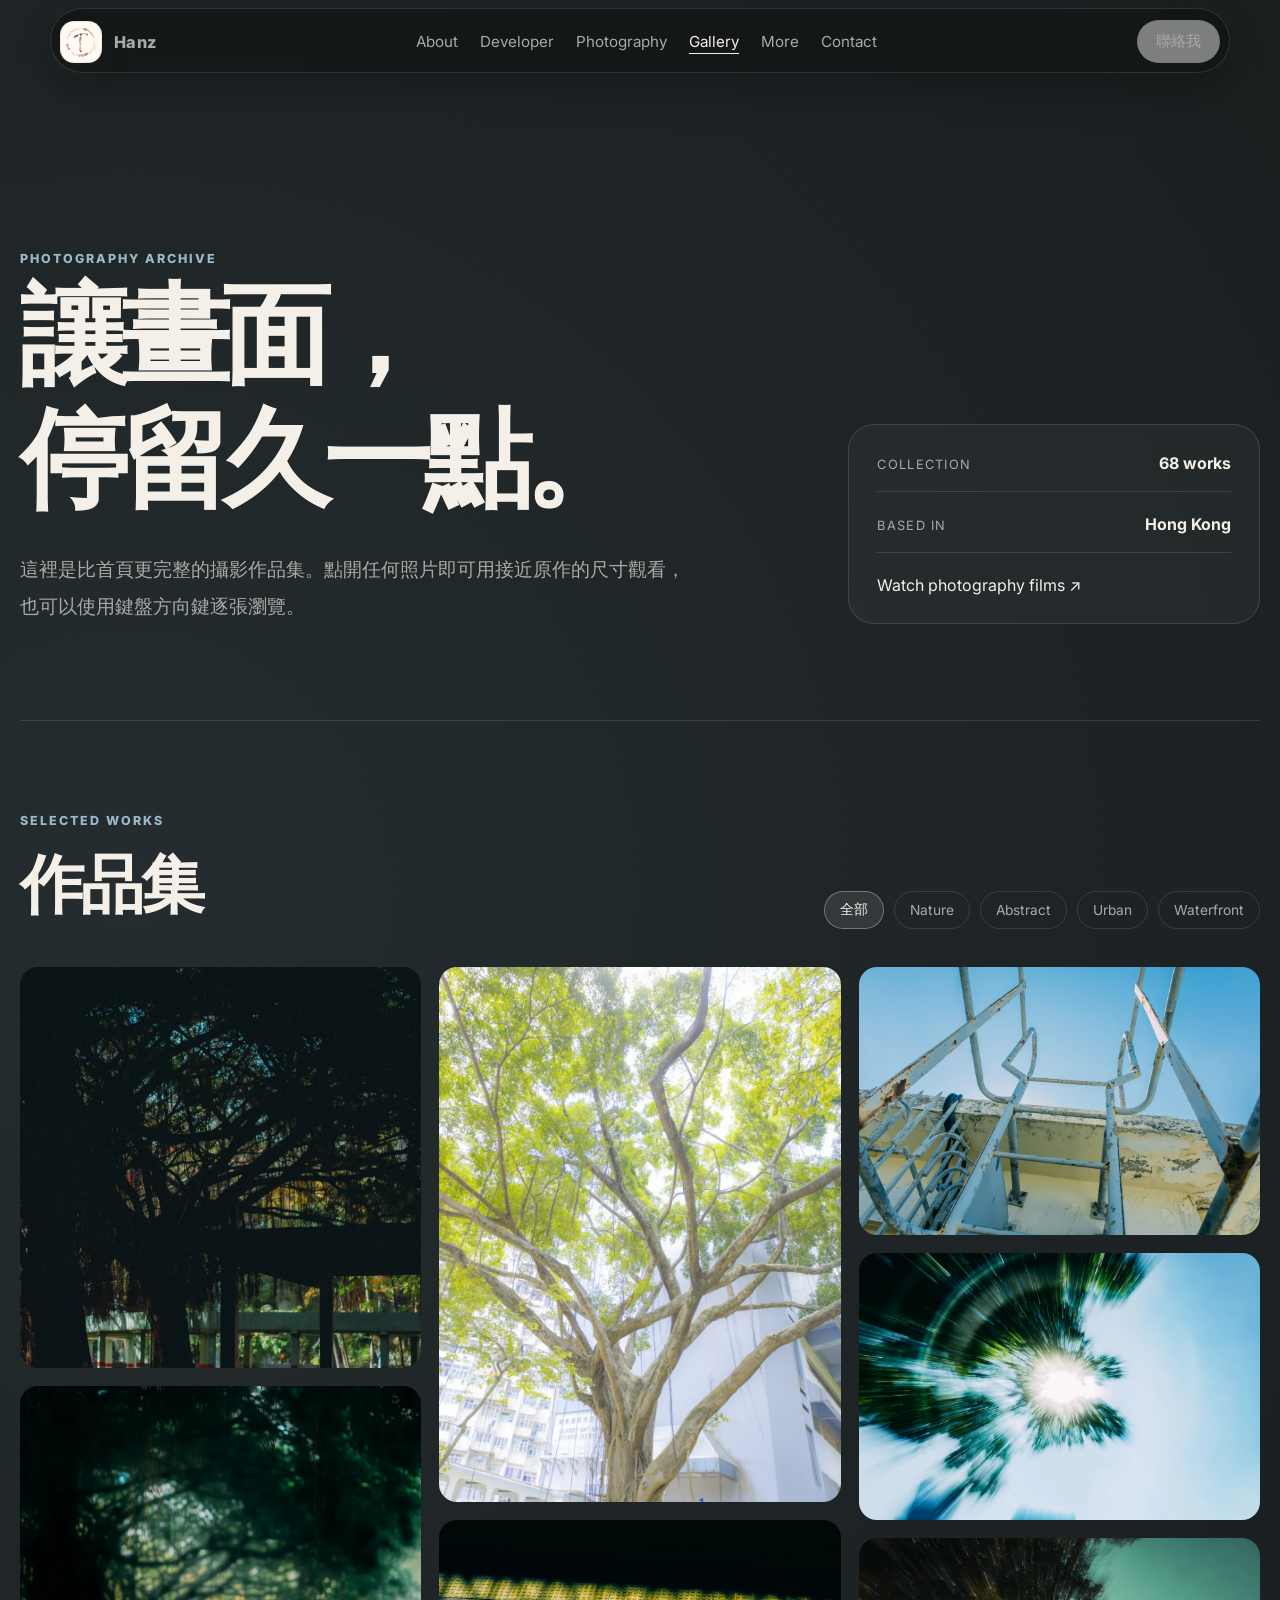
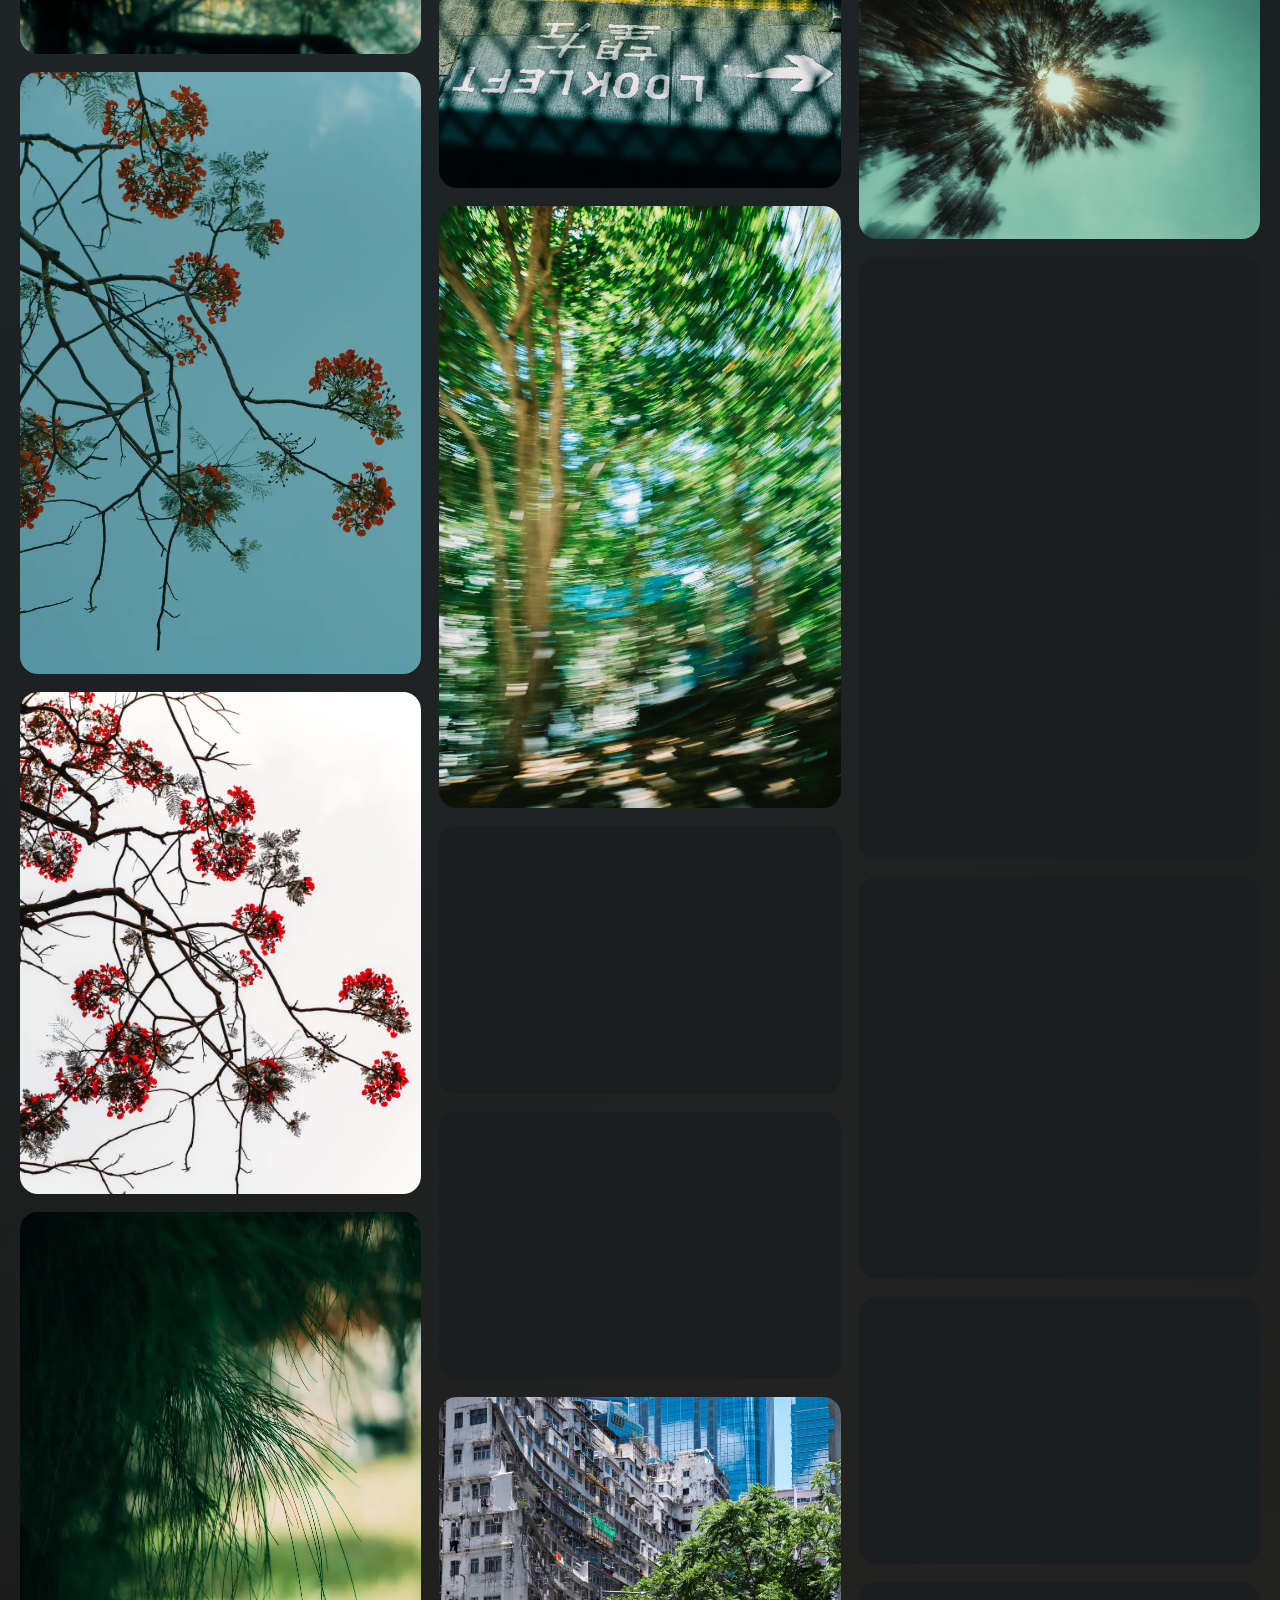
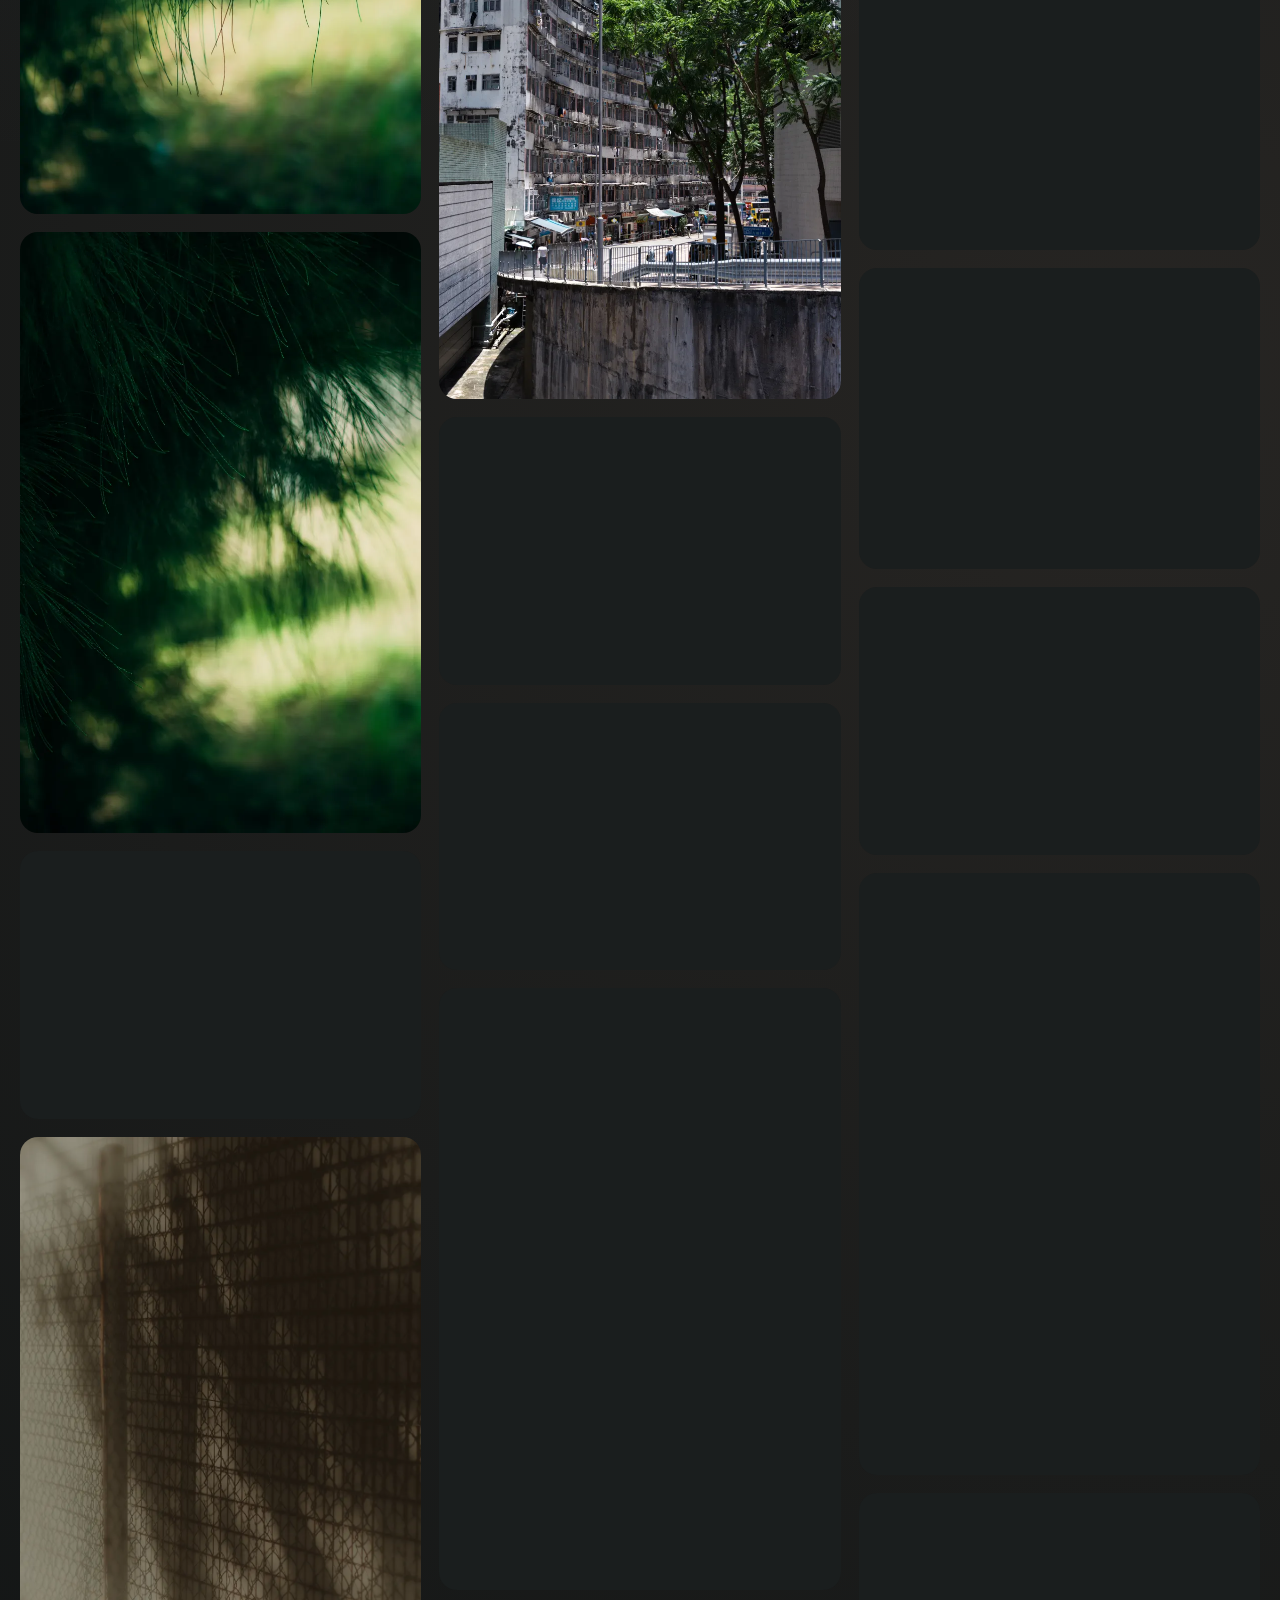
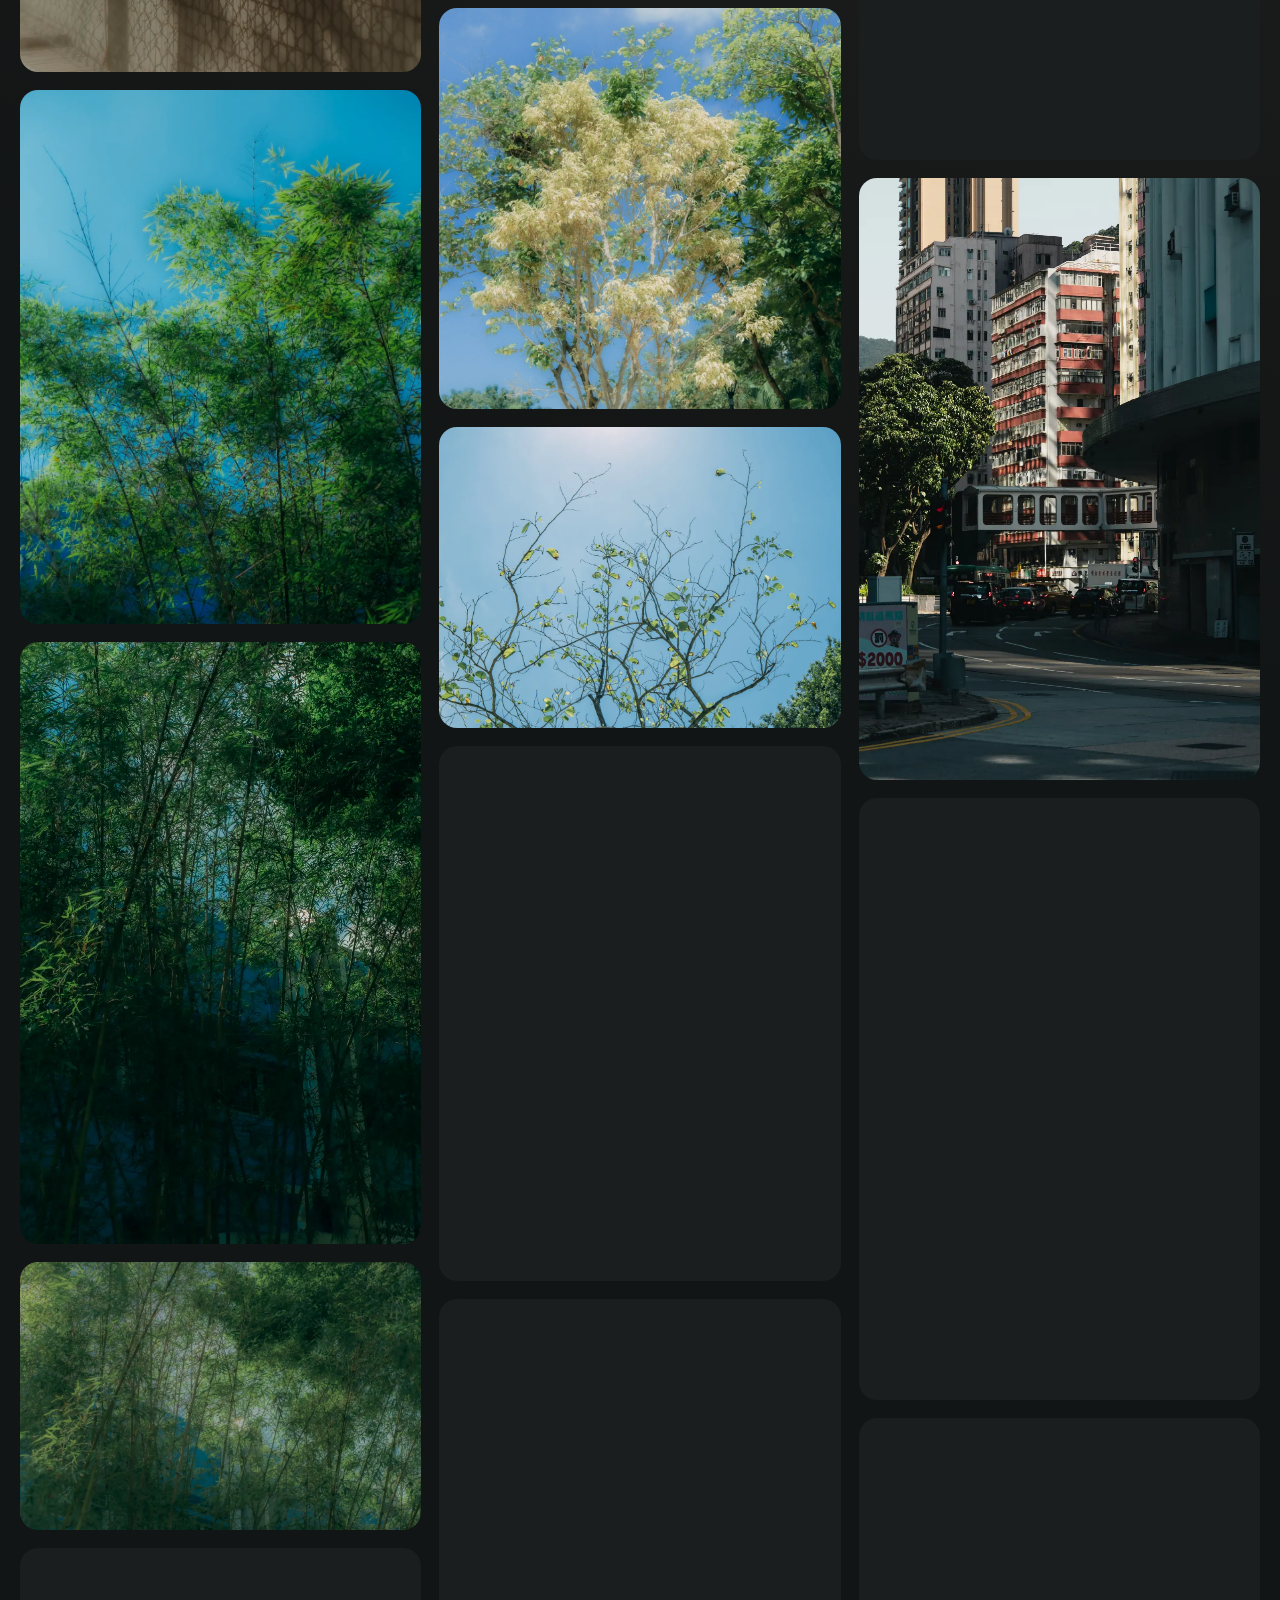
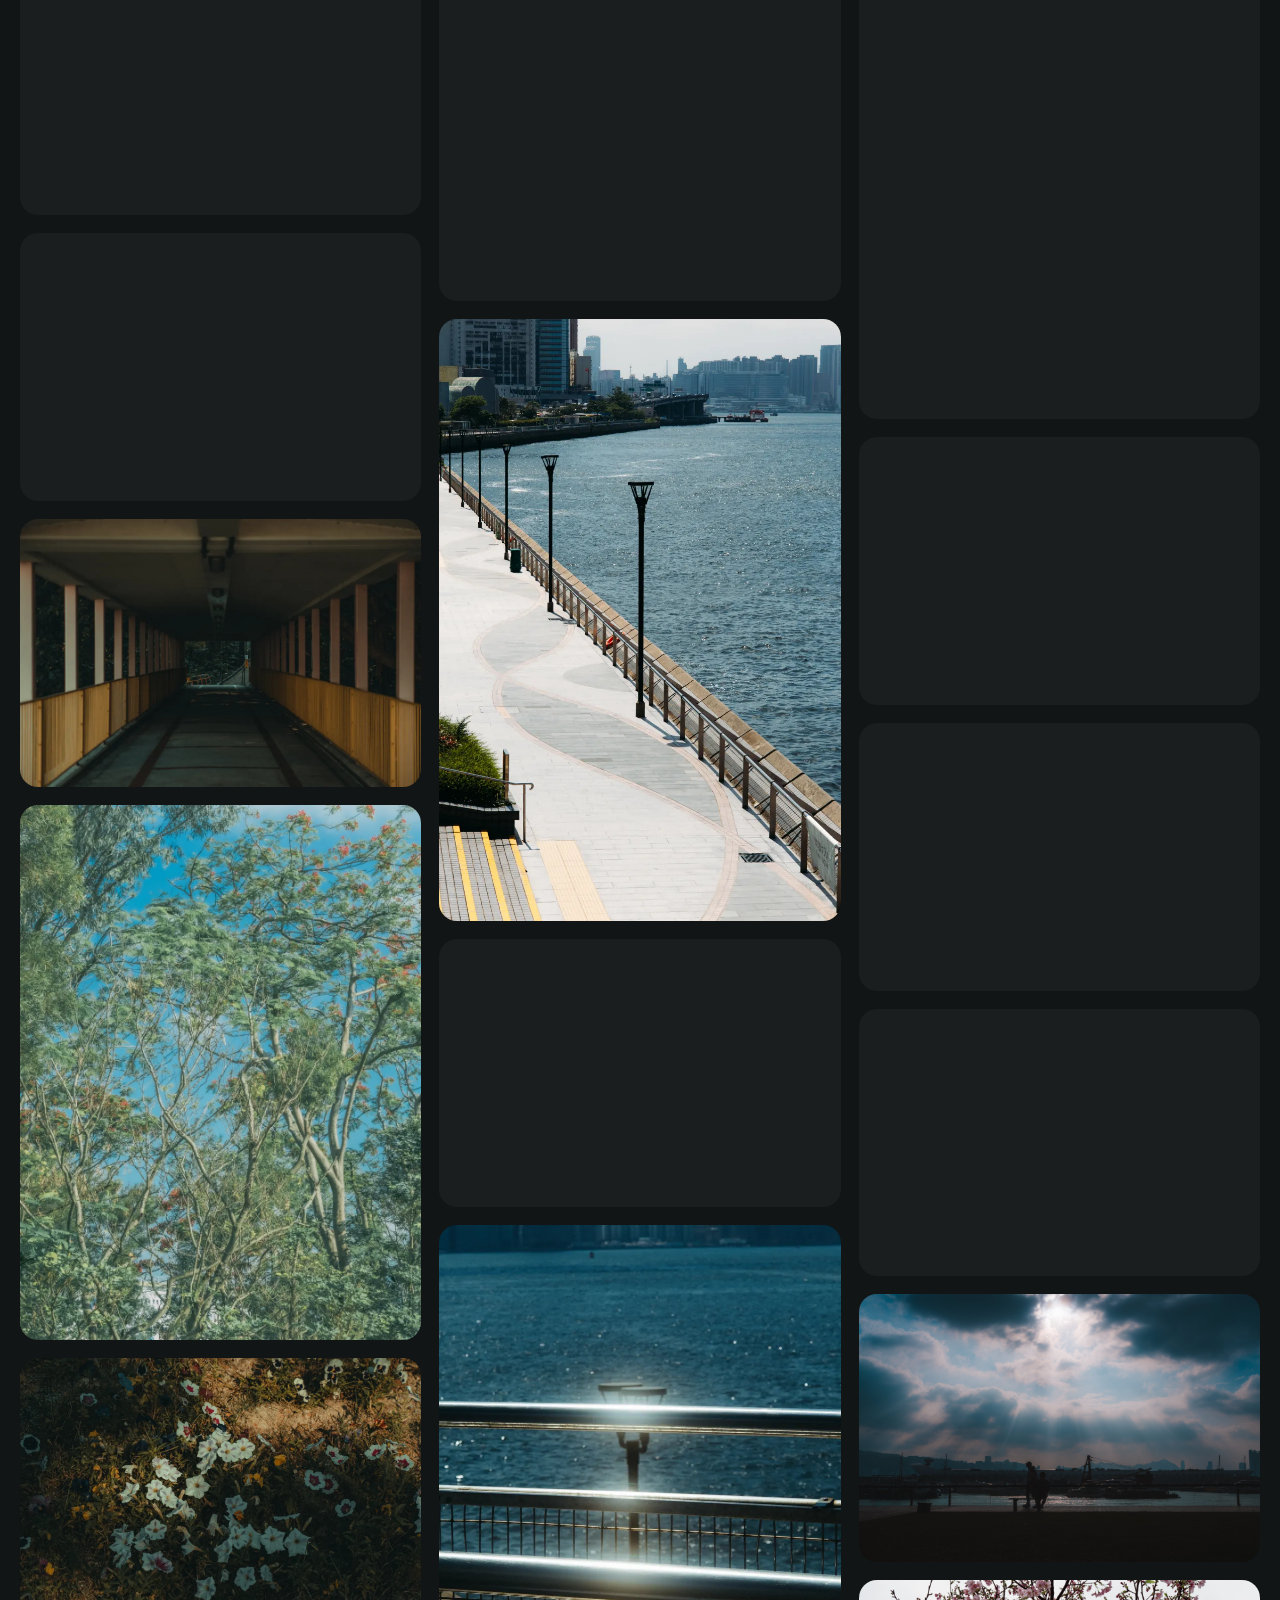
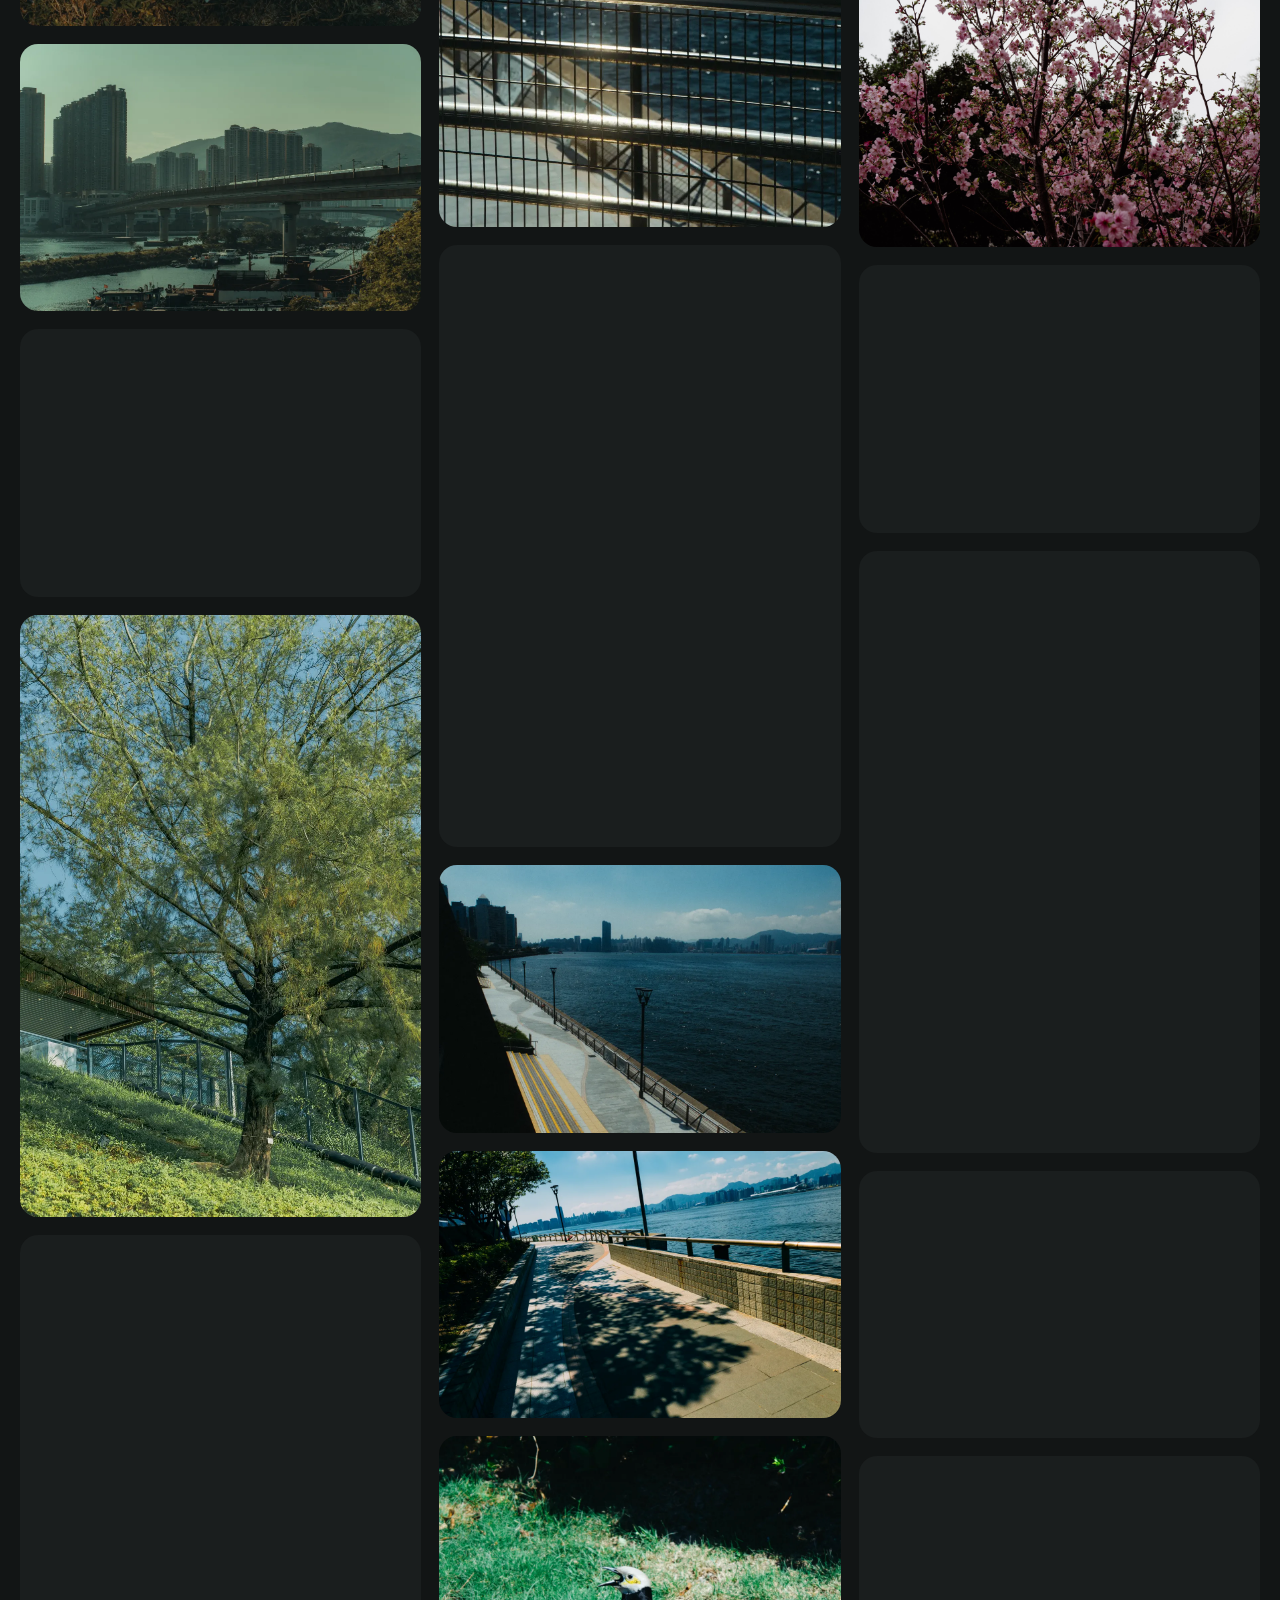
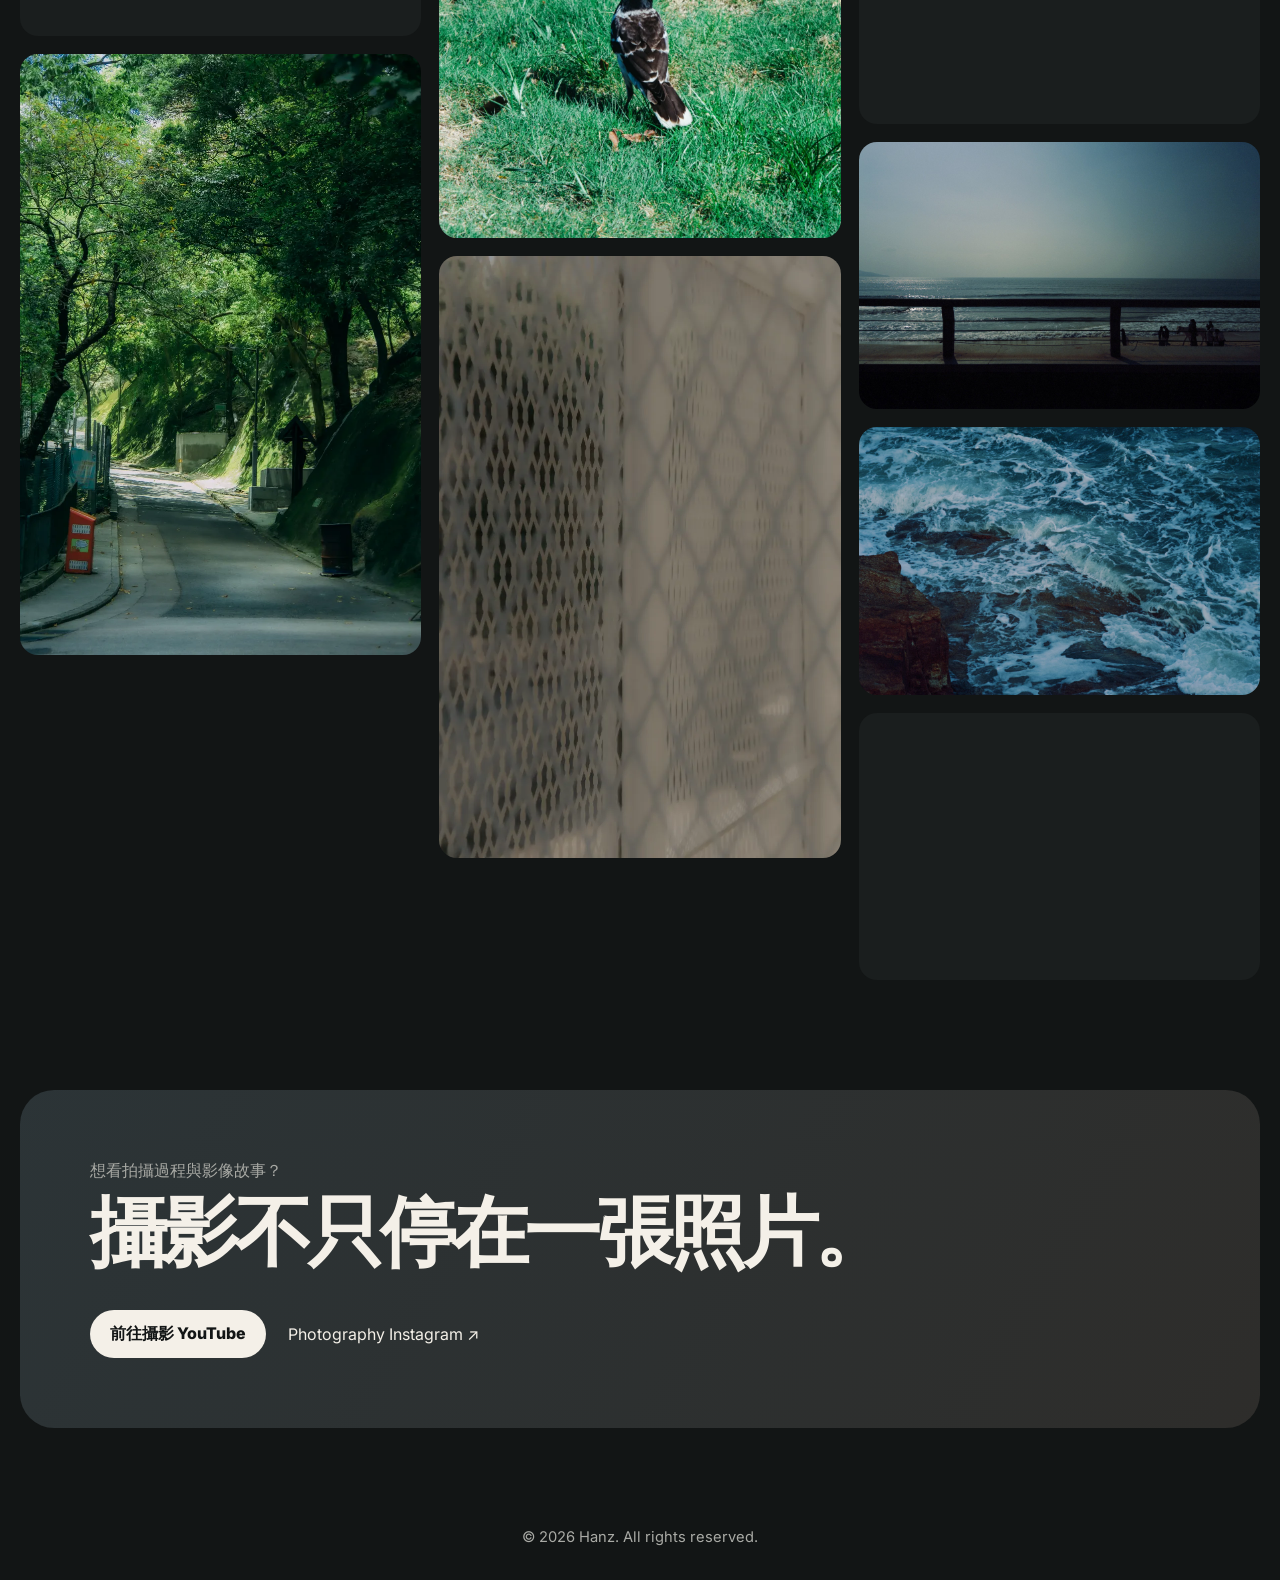
==== gallery.html @ 137397f3 "Add gallery page and navigation updates" ====
<!DOCTYPE html>
<html lang="zh-Hant">
  <head>
    <meta charset="UTF-8" />
    <meta name="viewport" content="width=device-width, initial-scale=1.0" />
    <title>Photography Gallery — Hanz</title>
    <meta
      name="description"
      content="Hanz 的高清攝影作品圖庫，收錄風景、自然、人像、活動與 Cosplay 攝影。"
    />
    <meta name="theme-color" content="#121515" />
    <meta property="og:title" content="Photography Gallery — Hanz" />
    <meta
      property="og:description"
      content="以更完整、更接近原作的尺寸觀看 Hanz 的攝影作品。"
    />
    <meta property="og:type" content="website" />
    <meta property="og:image" content="./assets/photos/photo-03.jpg" />
    <link rel="preconnect" href="https://fonts.googleapis.com" />
    <link rel="preconnect" href="https://fonts.gstatic.com" crossorigin />
    <link
      href="https://fonts.googleapis.com/css2?family=Inter:wght@400;500;600;700;800;900&display=swap"
      rel="stylesheet"
    />
    <link rel="icon" href="./brand-icon.png" type="image/png" />
    <link rel="stylesheet" href="./styles.css" />
    <link rel="stylesheet" href="./gallery.css" />
  </head>
  <body class="gallery-page">
    <div class="gallery-grain" aria-hidden="true"></div>

    <header class="site-header gallery-header">
      <a class="brand" href="./index.html#home" aria-label="返回 Hanz 首頁">
        <img class="brand-mark" src="./brand-icon.png" alt="" />
        <span class="brand-text">Hanz</span>
      </a>

      <nav class="nav" aria-label="主要導航">
        <a href="./index.html#about">About</a>
        <a href="./index.html#developer">Developer</a>
        <a href="./index.html#photographer">Photography</a>
        <a class="is-current" href="./gallery.html" aria-current="page">Gallery</a>
        <a href="./index.html#more">More</a>
        <a href="./index.html#contact">Contact</a>
      </nav>

      <a class="header-cta" href="./index.html#contact">聯絡我</a>
    </header>

    <main class="gallery-main">
      <section class="gallery-hero">
        <div class="gallery-hero-copy">
          <p class="gallery-kicker">Photography archive</p>
          <h1>
            <span>讓畫面，</span>
            <span>停留久一點。</span>
          </h1>
          <p>
            這裡是比首頁更完整的攝影作品集。點開任何照片即可用接近原作的尺寸觀看，
            也可以使用鍵盤方向鍵逐張瀏覽。
          </p>
        </div>

        <div class="gallery-hero-meta">
          <div>
            <span>Collection</span>
            <strong id="galleryCount">68 works</strong>
          </div>
          <div>
            <span>Based in</span>
            <strong>Hong Kong</strong>
          </div>
          <a href="https://www.youtube.com/@Hanz-ttt" target="_blank" rel="noreferrer">
            Watch photography films ↗
          </a>
        </div>
      </section>

      <section class="gallery-collection" aria-labelledby="collectionTitle">
        <div class="gallery-toolbar">
          <div>
            <p class="gallery-kicker">Selected works</p>
            <h2 id="collectionTitle">作品集</h2>
          </div>
          <div class="gallery-filters" id="galleryFilters" aria-label="篩選攝影作品"></div>
        </div>

        <div class="gallery-status" id="galleryStatus" role="status" aria-live="polite">
          正在整理作品…
        </div>
        <div class="gallery-grid" id="galleryGrid"></div>
      </section>

      <section class="gallery-outro">
        <p>想看拍攝過程與影像故事？</p>
        <h2>攝影不只停在一張照片。</h2>
        <div class="gallery-outro-actions">
          <a class="gallery-primary-link" href="https://www.youtube.com/@Hanz-ttt" target="_blank" rel="noreferrer">
            前往攝影 YouTube
          </a>
          <a href="https://www.instagram.com/hanzi_photography?igsh=amk5dDI5eDZ5M24w&amp;utm_source=qr" target="_blank" rel="noreferrer">
            Photography Instagram ↗
          </a>
        </div>
      </section>
    </main>

    <footer class="site-footer gallery-footer">
      <p>© <span id="year"></span> Hanz. All rights reserved.</p>
    </footer>

    <div class="gallery-lightbox" id="galleryLightbox" hidden>
      <div class="lightbox-backdrop" data-lightbox-close></div>
      <section
        class="lightbox-dialog"
        role="dialog"
        aria-modal="true"
        aria-labelledby="lightboxTitle"
      >
        <button class="lightbox-close" type="button" data-lightbox-close aria-label="關閉圖片">×</button>
        <button class="lightbox-nav lightbox-prev" id="lightboxPrev" type="button" aria-label="上一張圖片">←</button>
        <figure>
          <div class="lightbox-image-wrap">
            <img id="lightboxImage" src="" alt="" />
            <div class="lightbox-loader" id="lightboxLoader">Loading high resolution…</div>
          </div>
          <figcaption>
            <div>
              <span id="lightboxCategory"></span>
              <h2 id="lightboxTitle"></h2>
            </div>
            <p id="lightboxCounter"></p>
          </figcaption>
        </figure>
        <button class="lightbox-nav lightbox-next" id="lightboxNext" type="button" aria-label="下一張圖片">→</button>
      </section>
    </div>

    <script src="./gallery.js"></script>
  </body>
</html>
---- styles.css ----
:root {
  --bg: #f6f1ea;
  --bg-alt: #ebe2d5;
  --paper: rgba(255, 252, 247, 0.9);
  --paper-strong: rgba(255, 252, 248, 0.97);
  --text: #5b463f;
  --muted: #8a7168;
  --line: rgba(100, 77, 68, 0.12);
  --line-strong: rgba(100, 77, 68, 0.18);
  --accent: #87a6b7;
  --accent-deep: #688696;
  --accent-soft: #dce7ee;
  --warm: #bc9886;
  --warm-soft: #efdfd2;
  --shadow: 0 24px 60px rgba(106, 86, 76, 0.11);
  --shadow-soft: 0 12px 28px rgba(106, 86, 76, 0.08);
  --radius-xl: 34px;
  --radius-lg: 26px;
  --radius-md: 20px;
  --container: min(1160px, calc(100vw - 36px));
  --font-zh: "Yuanti TC", "Hiragino Rounded Sans CNS", "Hiragino Sans GB", "PingFang TC", "Microsoft JhengHei", sans-serif;
}

* {
  box-sizing: border-box;
}

html {
  scroll-behavior: smooth;
}

body {
  margin: 0;
  color: var(--text);
  font-family: Inter, var(--font-zh), system-ui, sans-serif;
  background:
    radial-gradient(circle at 14% 18%, rgba(188, 152, 134, 0.18), transparent 18%),
    radial-gradient(circle at 84% 12%, rgba(135, 166, 183, 0.18), transparent 20%),
    linear-gradient(180deg, #fbf8f3 0%, #f6f1ea 44%, #f2ebe2 100%);
  min-height: 100vh;
  overflow-x: hidden;
}

body::before,
body::after {
  content: "";
  position: fixed;
  inset: 0;
  pointer-events: none;
}

body::before {
  background:
    radial-gradient(circle at 34% 22%, rgba(255, 255, 255, 0.42), transparent 22%),
    radial-gradient(circle at 72% 36%, rgba(255, 255, 255, 0.26), transparent 24%);
  z-index: -5;
}

body::after {
  background: linear-gradient(180deg, rgba(255,255,255,0.45), rgba(255,255,255,0));
  z-index: -4;
}

.grain,
.grid-bg,
.spotlight,
.scroll-progress {
  position: fixed;
  pointer-events: none;
}

.grain,
.grid-bg,
.spotlight {
  inset: 0;
}

.grain {
  z-index: -3;
  opacity: 0.08;
  background-image:
    radial-gradient(circle at 20% 20%, rgba(90, 70, 60, 0.6) 0.6px, transparent 0.7px),
    radial-gradient(circle at 80% 70%, rgba(90, 70, 60, 0.55) 0.6px, transparent 0.7px);
  background-size: 16px 16px, 18px 18px;
  mix-blend-mode: multiply;
}

.grid-bg {
  z-index: -2;
  background-image:
    linear-gradient(rgba(100, 77, 68, 0.045) 1px, transparent 1px),
    linear-gradient(90deg, rgba(100, 77, 68, 0.045) 1px, transparent 1px);
  background-size: 52px 52px;
  mask-image: linear-gradient(180deg, rgba(0, 0, 0, 0.46), transparent 92%);
}

.spotlight {
  z-index: -1;
  background:
    radial-gradient(circle at var(--x, 22%) var(--y, 16%), rgba(135, 166, 183, 0.16), transparent 18%),
    radial-gradient(circle at calc(var(--x, 22%) + 18%) calc(var(--y, 16%) + 12%), rgba(188, 152, 134, 0.12), transparent 22%);
}

.scroll-progress {
  top: 0;
  left: 0;
  width: var(--scroll-progress, 0%);
  height: 3px;
  z-index: 40;
  background: linear-gradient(90deg, var(--accent) 0%, var(--warm) 100%);
  box-shadow: 0 0 24px rgba(135, 166, 183, 0.34);
}

img {
  display: block;
  max-width: 100%;
}

svg {
  display: block;
}

main,
.site-header,
.site-footer,
.music-toggle,
.music-panel {
  position: relative;
  z-index: 2;
}

main,
.section,
.hero,
.site-footer {
  width: var(--container);
  margin: 0 auto;
}

.site-header {
  width: var(--container);
  margin: 0 auto;
  padding: 20px 0 10px;
  display: flex;
  align-items: center;
  justify-content: space-between;
  gap: 18px;
  position: sticky;
  top: 0;
  z-index: 24;
}

.site-header::before {
  content: "";
  position: absolute;
  inset: 8px -10px 0;
  border-radius: 999px;
  border: 1px solid rgba(100, 77, 68, 0.09);
  background: rgba(251, 247, 241, 0.74);
  backdrop-filter: blur(18px);
  box-shadow: 0 10px 28px rgba(106, 86, 76, 0.05);
  z-index: -1;
}

.brand {
  display: inline-flex;
  align-items: center;
  gap: 12px;
  color: var(--text);
  text-decoration: none;
}

.brand-mark {
  width: 42px;
  height: 42px;
  border-radius: 14px;
  object-fit: cover;
  box-shadow: var(--shadow-soft);
  border: 1px solid rgba(100, 77, 68, 0.08);
  background: #f5eee4;
}

.brand-text {
  font-size: 1.02rem;
  font-weight: 800;
  letter-spacing: 0.03em;
}

.nav {
  display: flex;
  align-items: center;
  gap: 22px;
}

.nav a,
.header-cta,
.project-card a,
.photo-copy a,
.social-stack a {
  position: relative;
  text-decoration: none;
}

.nav a,
.header-cta {
  color: var(--muted);
  font-size: 0.95rem;
  transition: color 0.25s ease;
}

.nav a::after,
.project-card > a::after,
.photo-copy a::after,
.social-stack a::after {
  content: "";
  position: absolute;
  left: 0;
  bottom: -3px;
  width: 100%;
  height: 1px;
  transform: scaleX(0);
  transform-origin: left;
  background: currentColor;
  transition: transform 0.25s ease;
}

.nav a:hover,
.header-cta:hover,
.project-card > a:hover,
.photo-copy a:hover,
.social-stack a:hover {
  color: var(--text);
}

.nav a:hover::after,
.project-card > a:hover::after,
.photo-copy a:hover::after,
.social-stack a:hover::after {
  transform: scaleX(1);
}

.header-cta {
  padding: 10px 18px;
  border-radius: 999px;
  border: 1px solid var(--line);
  background: rgba(255, 255, 255, 0.45);
}

.hero {
  display: grid;
  grid-template-columns: minmax(0, 1.02fr) minmax(0, 0.98fr);
  gap: 50px;
  align-items: center;
  min-height: calc(100vh - 96px);
  padding: 74px 0 74px;
}

.eyebrow {
  margin: 0 0 14px;
  color: var(--accent-deep);
  letter-spacing: 0.16em;
  text-transform: uppercase;
  font-size: 0.78rem;
  font-weight: 800;
}

.hero h1,
.section-heading h2,
.role-header h2,
.cta-panel h2 {
  margin: 0;
  line-height: 0.98;
  letter-spacing: -0.045em;
}

.hero h1 {
  font-size: clamp(3.15rem, 6.5vw, 5.9rem);
}

.hero-copy {
  position: relative;
}

.role-line {
  display: inline-block;
  color: var(--text);
}

.gradient-text {
  background: linear-gradient(120deg, #708d9d 0%, #b29280 58%, #dcc5b5 100%);
  -webkit-background-clip: text;
  background-clip: text;
  color: transparent;
}

.hero-lead,
.role-summary,
.feature-card p,
.project-card p,
.photo-copy p,
.mini-info-card p,
.beyond-card p,
.cta-panel p,
.poetic-copy p,
.identity-list p {
  color: var(--muted);
  line-height: 1.8;
}

.hero-lead {
  max-width: 650px;
  margin: 24px 0 30px;
  font-size: 1.03rem;
}

.hero-dream {
  margin: 24px 0 0;
  padding-left: 16px;
  border-left: 2px solid rgba(135, 166, 183, 0.34);
  color: var(--text);
  font-size: 0.98rem;
  line-height: 1.8;
  max-width: 540px;
}

.hero-actions,
.contact-actions,
.social-stack,
.project-tags,
.hero-mini-stats,
.intro-grid,
.developer-grid,
.photo-side-grid,
.beyond-grid {
  display: flex;
  flex-wrap: wrap;
}

.hero-actions,
.contact-actions,
.social-stack,
.project-tags {
  gap: 14px;
}

.btn {
  display: inline-flex;
  align-items: center;
  justify-content: center;
  gap: 10px;
  padding: 14px 22px;
  border-radius: 999px;
  font-weight: 800;
  border: 1px solid transparent;
  transition:
    transform 0.24s ease,
    box-shadow 0.24s ease,
    border-color 0.24s ease,
    background 0.24s ease;
}

.btn:hover {
  transform: translateY(-2px);
}

.btn-primary {
  background: linear-gradient(135deg, var(--accent-deep), var(--warm));
  color: #fff;
  box-shadow: 0 18px 38px rgba(106, 134, 150, 0.22);
}

.btn-secondary {
  color: var(--text);
  border-color: var(--line);
  background: rgba(255, 255, 255, 0.58);
}

.hero-mini-stats {
  gap: 18px;
  margin-top: 34px;
}

.hero-mini-stats article,
.feature-card,
.project-card,
.mini-info-card,
.beyond-card,
.cta-panel,
.photo-main,
.hero-frame,
.hero-note {
  position: relative;
  overflow: hidden;
  border-radius: var(--radius-lg);
  border: 1px solid var(--line);
  background: linear-gradient(180deg, rgba(255, 255, 255, 0.7), rgba(255, 252, 248, 0.92));
  box-shadow: var(--shadow);
  backdrop-filter: blur(14px);
}

.hero-mini-stats article::before,
.feature-card::before,
.project-card::before,
.mini-info-card::before,
.beyond-card::before,
.cta-panel::before,
.photo-main::before,
.hero-frame::before,
.hero-note::before {
  content: "";
  position: absolute;
  inset: 0;
  background:
    linear-gradient(140deg, rgba(255, 255, 255, 0.34), transparent 45%),
    radial-gradient(circle at 80% 20%, rgba(135, 166, 183, 0.06), transparent 20%);
  pointer-events: none;
}

.hero-mini-stats article {
  min-width: 150px;
  padding: 18px 20px;
  border-radius: var(--radius-md);
}

.hero-mini-stats strong {
  display: block;
  margin-bottom: 8px;
  font-size: 1.7rem;
  font-weight: 900;
  letter-spacing: -0.03em;
}

.hero-mini-stats span {
  color: var(--muted);
  font-size: 0.92rem;
}


.hero-mini-stats-compact {
  display: grid;
  grid-template-columns: repeat(2, minmax(0, 1fr));
  max-width: 560px;
}

.hero-mini-stats-compact article {
  min-width: 0;
}

.hero-visual {
  display: grid;
  grid-template-columns: minmax(0, 1fr) 240px;
  gap: 18px;
  align-items: stretch;
}

.hero-frame {
  padding: 24px;
  border-radius: var(--radius-xl);
  min-height: 470px;
}

.frame-topline {
  color: var(--warm);
  font-size: 0.8rem;
  font-weight: 800;
  letter-spacing: 0.14em;
  text-transform: uppercase;
}

.hero-seal-wrap {
  display: grid;
  place-items: center;
  padding: 32px 0 20px;
}

.hero-seal {
  width: min(228px, 60%);
  filter: drop-shadow(0 14px 26px rgba(96, 72, 61, 0.12));
}

.identity-list {
  display: grid;
  gap: 18px;
}

.identity-list > div {
  display: grid;
  grid-template-columns: 54px 1fr;
  align-items: start;
  gap: 16px;
  padding: 16px 0;
  border-top: 1px solid rgba(100, 77, 68, 0.1);
}

.identity-list h3,
.feature-card h3,
.project-card h3,
.mini-info-card h3,
.beyond-card h3,
.photo-copy h3,
.cta-panel h2,
.hero-note p,
.role-header h2,
.section-heading h2,
.poetic-copy p {
  font-family: Inter, var(--font-zh), system-ui, sans-serif;
}

.identity-list h3,
.feature-card h3,
.project-card h3,
.mini-info-card h3,
.beyond-card h3,
.photo-copy h3 {
  margin: 0 0 6px;
  font-size: 1.08rem;
}

.identity-index {
  display: inline-flex;
  align-items: center;
  justify-content: center;
  width: 42px;
  height: 42px;
  border-radius: 999px;
  background: rgba(135, 166, 183, 0.14);
  color: var(--accent-deep);
  font-size: 0.82rem;
  font-weight: 800;
}

.hero-notes-column {
  display: grid;
  gap: 18px;
  align-self: stretch;
}

.hero-note {
  width: 100%;
  padding: 22px 18px 18px;
  border-radius: 24px;
  min-height: 226px;
}

.chip {
  display: inline-flex;
  align-items: center;
  justify-content: center;
  margin-bottom: 10px;
  padding: 7px 12px;
  border-radius: 999px;
  background: rgba(188, 152, 134, 0.14);
  color: var(--warm);
  font-size: 0.75rem;
  font-weight: 800;
  letter-spacing: 0.12em;
  text-transform: uppercase;
}

.hero-note p {
  margin: 0;
  color: var(--text);
  line-height: 1.7;
  font-size: 1rem;
}

.floating-card {
  animation: floatY 6.5s ease-in-out infinite;
}

.hero-note-alt {
  animation-delay: 0.6s;
}

.section {
  padding: 28px 0 0;
}

.section-heading,
.role-header {
  display: grid;
  grid-template-columns: 1fr minmax(280px, 430px);
  align-items: end;
  gap: 28px;
}

.section-heading h2,
.role-header h2,
.cta-panel h2 {
  font-size: clamp(2.1rem, 4vw, 3.5rem);
}

.section-heading.compact {
  grid-template-columns: 1fr;
  max-width: 900px;
}

.intro-strip {
  padding-top: 26px;
}

.intro-grid,
.developer-grid,
.beyond-grid {
  gap: 18px;
  margin-top: 28px;
}

.intro-grid {
  display: grid;
  grid-template-columns: repeat(2, minmax(0, 1fr));
}

.feature-card,
.project-card,
.mini-info-card,
.beyond-card {
  padding: 24px;
}

.feature-card-soft,
.dream-card {
  background: linear-gradient(180deg, rgba(245, 240, 233, 0.78), rgba(235, 243, 247, 0.92));
}

.icon-wrap {
  width: 52px;
  height: 52px;
  display: grid;
  place-items: center;
  margin-bottom: 16px;
  border-radius: 16px;
  color: var(--accent-deep);
  background: rgba(135, 166, 183, 0.12);
}

.icon-wrap svg {
  width: 24px;
  height: 24px;
}

.developer-grid {
  display: grid;
  grid-template-columns: repeat(2, minmax(0, 1fr));
  margin-top: 28px;
}

.project-card.wide {
  grid-column: span 2;
}

.project-meta {
  color: var(--warm);
  font-size: 0.76rem;
  font-weight: 800;
  letter-spacing: 0.12em;
  text-transform: uppercase;
}

.project-card h3,
.photo-copy h3,
.mini-info-card h3,
.beyond-card h3 {
  margin-top: 12px;
  font-size: 1.2rem;
}

.project-tags {
  margin: 18px 0 20px;
  padding: 0;
  list-style: none;
}

.project-tags li,
.social-stack a {
  padding: 9px 12px;
  border-radius: 999px;
  border: 1px solid var(--line);
  background: rgba(255, 255, 255, 0.5);
  font-size: 0.88rem;
}

.project-card > a,
.photo-copy a {
  display: inline-flex;
  color: var(--accent-deep);
  font-weight: 700;
}

.photo-links {
  display: flex;
  flex-wrap: wrap;
  gap: 12px 20px;
}

.social-stack {
  gap: 10px;
  margin-top: 18px;
}

.photo-role-header {
  align-items: start;
}

.poetic-copy {
  max-width: 430px;
}

.poetic-copy p {
  margin: 0 0 12px;
  color: var(--text);
}

.photo-layout {
  display: grid;
  grid-template-columns: 1.08fr 0.92fr;
  gap: 18px;
  margin-top: 28px;
}

.photo-main {
  padding: 24px;
}

.photo-stage {
  position: relative;
  min-height: 410px;
  border-radius: 28px;
  overflow: hidden;
  border: 1px solid rgba(100, 77, 68, 0.08);
  box-shadow: inset 0 0 0 1px rgba(255,255,255,0.28);
}

.photo-stage::after {
  content: "";
  position: absolute;
  inset: 0;
  background:
    linear-gradient(180deg, rgba(255,255,255,0.02), rgba(0,0,0,0.18)),
    linear-gradient(140deg, rgba(255,255,255,0.2), transparent 34%);
  pointer-events: none;
}

.photo-slides {
  position: absolute;
  inset: 0;
}

.photo-slide {
  position: absolute;
  inset: 0;
  width: 100%;
  height: 100%;
  object-fit: cover;
  filter: saturate(0.94) contrast(1.02);
  opacity: 0;
  transform: scale(1.04);
  transition: opacity 0.9s ease, transform 6s ease;
}

.photo-slide.is-active {
  opacity: 1;
  transform: scale(1);
}

.photo-main:hover .photo-slide.is-active {
  transform: scale(1.02);
}

.photo-badges {
  position: absolute;
  inset: 16px;
  pointer-events: none;
}

.photo-controls {
  position: absolute;
  left: 50%;
  bottom: 18px;
  transform: translateX(-50%);
  display: flex;
  align-items: center;
  justify-content: center;
  gap: 10px;
  z-index: 2;
}

.photo-dots {
  display: inline-flex;
  align-items: center;
  gap: 8px;
}

.photo-dot {
  width: 10px;
  height: 10px;
  border: 0;
  border-radius: 999px;
  background: rgba(255, 255, 255, 0.45);
  box-shadow: 0 0 0 1px rgba(255,255,255,0.22);
  cursor: pointer;
  transition: transform 0.22s ease, background 0.22s ease, width 0.22s ease;
}

.photo-dot.is-active {
  width: 26px;
  background: rgba(255, 255, 255, 0.92);
}

.photo-count {
  padding: 10px 14px;
  border-radius: 999px;
  background: rgba(248, 244, 238, 0.74);
  border: 1px solid rgba(255, 255, 255, 0.34);
  backdrop-filter: blur(8px);
  color: var(--text);
  font-size: 0.8rem;
  font-weight: 700;
}

.photo-badges span {
  position: absolute;
  padding: 10px 14px;
  border-radius: 999px;
  border: 1px solid rgba(255, 255, 255, 0.38);
  background: rgba(248, 244, 238, 0.82);
  color: var(--text);
  font-size: 0.82rem;
  font-weight: 700;
  backdrop-filter: blur(8px);
}

.photo-badges span:nth-child(1) { top: 16px; left: 16px; }
.photo-badges span:nth-child(2) { top: 16px; right: 16px; }
.photo-badges span:nth-child(3) { bottom: 16px; right: 20px; }
.photo-badges span:nth-child(4) { bottom: 16px; left: 16px; }

.photo-copy {
  padding-top: 20px;
}

.photo-copy p {
  max-width: 560px;
}

.photo-side-grid {
  display: grid;
  grid-template-columns: repeat(2, minmax(0, 1fr));
  gap: 18px;
}

.mini-info-card {
  min-height: 168px;
}

.mini-info-card.emphasis {
  background: linear-gradient(180deg, rgba(188, 152, 134, 0.16), rgba(255, 250, 244, 0.92));
}

.beyond-grid {
  display: grid;
  grid-template-columns: repeat(2, minmax(0, 1fr));
}

.cta-section {
  padding: 34px 0 52px;
}

.cta-panel {
  padding: 32px;
  display: grid;
  gap: 26px;
}

.contact-actions {
  gap: 12px;
}

.site-footer {
  padding: 0 0 34px;
}

.site-footer p {
  margin: 0;
  padding-top: 10px;
  color: var(--muted);
  text-align: center;
  font-size: 0.92rem;
}

.reveal {
  opacity: 0;
  transform: translateY(28px);
  transition: opacity 0.72s ease, transform 0.72s ease;
}

.reveal.is-visible {
  opacity: 1;
  transform: translateY(0);
}

.tilt-card {
  transform-style: preserve-3d;
  transition: transform 0.2s ease, box-shadow 0.22s ease, border-color 0.22s ease;
  will-change: transform;
}

.tilt-card:hover {
  box-shadow: 0 22px 48px rgba(106, 86, 76, 0.16);
  border-color: var(--line-strong);
}



.hero-frame::after {
  content: "";
  position: absolute;
  width: 220px;
  height: 220px;
  right: -52px;
  top: -38px;
  border-radius: 50%;
  background: radial-gradient(circle, rgba(135, 166, 183, 0.16), rgba(135, 166, 183, 0.02) 60%, transparent 72%);
  filter: blur(6px);
  pointer-events: none;
}

.photo-main::after {
  content: "";
  position: absolute;
  width: 180px;
  height: 180px;
  right: -40px;
  bottom: -42px;
  border-radius: 50%;
  background: radial-gradient(circle, rgba(188, 152, 134, 0.12), rgba(188, 152, 134, 0.02) 62%, transparent 70%);
  filter: blur(4px);
  pointer-events: none;
}

.project-card:hover::before,
.feature-card:hover::before,
.mini-info-card:hover::before,
.beyond-card:hover::before {
  background:
    linear-gradient(140deg, rgba(255, 255, 255, 0.4), transparent 45%),
    radial-gradient(circle at 80% 20%, rgba(135, 166, 183, 0.1), transparent 24%);
}

.music-toggle {
  position: fixed;
  right: 20px;
  bottom: 20px;
  display: inline-flex;
  align-items: center;
  gap: 10px;
  padding: 12px 14px;
  border-radius: 999px;
  border: 1px solid rgba(100, 77, 68, 0.12);
  background: rgba(255, 252, 248, 0.9);
  color: var(--text);
  box-shadow: 0 18px 34px rgba(106, 86, 76, 0.13);
  backdrop-filter: blur(14px);
  cursor: pointer;
}

.music-label {
  font-size: 0.92rem;
  font-weight: 700;
}

.music-bars {
  display: inline-flex;
  align-items: end;
  gap: 3px;
  height: 16px;
}

.music-bars i {
  display: block;
  width: 3px;
  border-radius: 999px;
  background: linear-gradient(180deg, var(--accent-deep), var(--warm));
  animation: equalize 1.1s ease-in-out infinite;
}

.music-bars i:nth-child(1) { height: 9px; animation-delay: 0s; }
.music-bars i:nth-child(2) { height: 15px; animation-delay: 0.2s; }
.music-bars i:nth-child(3) { height: 11px; animation-delay: 0.35s; }

.music-toggle:not(.is-playing) .music-bars i {
  animation-play-state: paused;
  opacity: 0.8;
}

.music-panel {
  position: fixed;
  right: 20px;
  bottom: 76px;
  width: min(340px, calc(100vw - 24px));
  padding: 16px;
  border-radius: 24px;
  border: 1px solid rgba(100, 77, 68, 0.12);
  background: rgba(255, 252, 248, 0.96);
  box-shadow: 0 26px 48px rgba(106, 86, 76, 0.16);
  backdrop-filter: blur(14px);
}

.music-disc-wrap {
  display: flex;
  justify-content: center;
  padding: 14px 0 8px;
}

.music-disc {
  position: relative;
  width: 88px;
  height: 88px;
  border-radius: 50%;
  background:
    radial-gradient(circle at center, #f8f3ee 0 14%, #927267 15% 18%, #2d2d34 18% 68%, #121218 68% 100%);
  box-shadow: 0 10px 24px rgba(106, 86, 76, 0.16);
}

.music-toggle.is-playing + .music-panel .music-disc {
  animation: spinDisc 5.5s linear infinite;
}

.music-panel-head {
  display: flex;
  justify-content: space-between;
  gap: 12px;
  align-items: start;
}

.music-panel-head p {
  margin: 0 0 4px;
  color: var(--muted);
  font-size: 0.78rem;
  letter-spacing: 0.08em;
  text-transform: uppercase;
}

.music-panel-head strong {
  display: block;
  line-height: 1.4;
}

.music-close,
.music-play {
  font: inherit;
  border: 0;
}

.music-close {
  width: 34px;
  height: 34px;
  border-radius: 999px;
  background: rgba(135, 166, 183, 0.1);
  color: var(--accent-deep);
  cursor: pointer;
}

.music-play {
  margin-top: 14px;
  width: 100%;
  padding: 12px 14px;
  border-radius: 999px;
  background: linear-gradient(135deg, var(--accent-deep), var(--warm));
  color: #fff;
  cursor: pointer;
  font-weight: 700;
}

.music-audio {
  display: block;
  width: 100%;
  margin-top: 10px;
  filter: sepia(0.16) saturate(0.88);
}

@keyframes floatY {
  0%, 100% { transform: translateY(0px); }
  50% { transform: translateY(-8px); }
}

@keyframes equalize {
  0%, 100% { transform: scaleY(0.55); opacity: 0.7; }
  50% { transform: scaleY(1.1); opacity: 1; }
}

@keyframes spinDisc {
  from { transform: rotate(0deg); }
  to { transform: rotate(360deg); }
}

@media (max-width: 1080px) {
  .nav {
    gap: 16px;
  }

  .hero,
  .photo-layout,
  .section-heading,
  .role-header,
  .hero-visual {
    grid-template-columns: 1fr;
  }

  .hero {
    gap: 36px;
    min-height: auto;
    padding-top: 70px;
  }

  .hero-visual {
    gap: 18px;
  }

  .hero-notes-column {
    grid-template-columns: repeat(2, minmax(0, 1fr));
  }

  .intro-grid,
  .developer-grid,
  .beyond-grid {
    grid-template-columns: 1fr;
  }

  .project-card.wide {
    grid-column: span 1;
  }
}

@media (max-width: 860px) {
  .site-header {
    gap: 12px;
    flex-wrap: wrap;
    justify-content: center;
    padding-top: 16px;
  }

  .site-header::before {
    inset: 4px -8px 0;
    border-radius: 28px;
  }

  .nav {
    order: 3;
    width: 100%;
    justify-content: center;
    flex-wrap: wrap;
    gap: 12px 18px;
    padding-bottom: 8px;
  }

  .hero h1 {
    font-size: clamp(2.9rem, 11vw, 4.7rem);
  }

  .hero-mini-stats {
    display: grid;
    grid-template-columns: repeat(2, minmax(0, 1fr));
  }

  .photo-side-grid,
  .hero-notes-column {
    grid-template-columns: 1fr;
  }

  .music-panel {
    right: 12px;
    bottom: 72px;
  }
}

@media (max-width: 640px) {
  :root {
    --container: min(100vw - 26px, 100%);
  }

  .header-cta {
    display: none;
  }

  .hero,
  .section,
  .cta-section {
    padding-top: 26px;
  }

  .hero {
    padding-bottom: 40px;
  }

  .hero-mini-stats,
  .photo-side-grid,
  .beyond-grid {
    grid-template-columns: 1fr;
  }

  .hero-frame,
  .photo-main,
  .cta-panel,
  .feature-card,
  .project-card,
  .mini-info-card,
  .beyond-card,
  .hero-note {
    padding: 20px;
  }

  .photo-stage {
    min-height: 300px;
  }

  .contact-actions {
    flex-direction: column;
  }

  .contact-actions .btn {
    width: 100%;
  }

  .music-toggle {
    right: 12px;
    bottom: 12px;
  }

  .photo-controls {
    left: 50%;
    bottom: 12px;
    transform: translateX(-50%);
    flex-direction: row;
    align-items: center;
  }
}

@media (prefers-reduced-motion: reduce) {
  html {
    scroll-behavior: auto;
  }

  .reveal,
  .tilt-card,
  .floating-card,
  .music-bars i,
  .photo-stage img {
    animation: none !important;
    transition: none !important;
    transform: none !important;
  }
}
---- gallery.css ----
.gallery-page {
  --gallery-bg: #121515;
  --gallery-paper: #1a1e1e;
  --gallery-text: #f4f0e8;
  --gallery-muted: #a9aaa5;
  --gallery-line: rgba(255, 255, 255, 0.12);
  color: var(--gallery-text);
  background:
    radial-gradient(circle at 10% 8%, rgba(135, 166, 183, 0.16), transparent 24%),
    radial-gradient(circle at 90% 32%, rgba(188, 152, 134, 0.12), transparent 25%),
    var(--gallery-bg);
}

.gallery-page::before,
.gallery-page::after {
  display: none;
}

.gallery-grain {
  position: fixed;
  inset: 0;
  z-index: 0;
  pointer-events: none;
  opacity: 0.08;
  background-image: radial-gradient(rgba(255, 255, 255, 0.7) 0.6px, transparent 0.7px);
  background-size: 15px 15px;
  mix-blend-mode: soft-light;
}

.gallery-header {
  color: var(--gallery-text);
}

.gallery-header::before {
  border-color: var(--gallery-line);
  background: rgba(18, 21, 21, 0.78);
  box-shadow: 0 18px 38px rgba(0, 0, 0, 0.24);
}

.gallery-header .brand,
.gallery-header .nav a,
.gallery-header .header-cta {
  color: var(--gallery-muted);
}

.gallery-header .brand:hover,
.gallery-header .nav a:hover,
.gallery-header .nav a.is-current,
.gallery-header .header-cta:hover {
  color: var(--gallery-text);
}

.gallery-header .nav a.is-current::after {
  transform: scaleX(1);
}

.gallery-header .brand-mark {
  border-color: var(--gallery-line);
  background: #eee5d8;
}

.gallery-main {
  width: min(1480px, calc(100vw - 40px));
  margin: 0 auto;
}

.gallery-hero {
  min-height: 72vh;
  padding: 130px 0 96px;
  display: grid;
  grid-template-columns: minmax(0, 1.3fr) minmax(280px, 0.7fr);
  gap: 64px;
  align-items: end;
  border-bottom: 1px solid var(--gallery-line);
}

.gallery-kicker {
  margin: 0 0 14px;
  color: #9ab9ca;
  font-size: 0.78rem;
  font-weight: 800;
  letter-spacing: 0.16em;
  text-transform: uppercase;
}

.gallery-hero h1 {
  margin: 0;
  display: flex;
  flex-direction: column;
  gap: 0.14em;
  font-size: clamp(4.4rem, 8.5vw, 8.6rem);
  line-height: 1;
  letter-spacing: -0.075em;
}

.gallery-hero h1 span {
  display: block;
  white-space: nowrap;
}

.gallery-hero-copy > p:last-child {
  max-width: 680px;
  margin: 38px 0 0;
  color: var(--gallery-muted);
  font-size: clamp(1rem, 1.5vw, 1.2rem);
  line-height: 1.9;
}

.gallery-hero-meta {
  display: grid;
  gap: 22px;
  padding: 28px;
  border: 1px solid var(--gallery-line);
  border-radius: 26px;
  background: rgba(255, 255, 255, 0.035);
}

.gallery-hero-meta div {
  display: flex;
  align-items: baseline;
  justify-content: space-between;
  gap: 18px;
  padding-bottom: 18px;
  border-bottom: 1px solid var(--gallery-line);
}

.gallery-hero-meta span {
  color: var(--gallery-muted);
  font-size: 0.8rem;
  text-transform: uppercase;
  letter-spacing: 0.1em;
}

.gallery-hero-meta strong {
  font-size: 1rem;
}

.gallery-hero-meta a,
.gallery-outro a {
  color: var(--gallery-text);
  text-decoration: none;
}

.gallery-collection {
  padding: 92px 0 110px;
}

.gallery-toolbar {
  display: flex;
  justify-content: space-between;
  align-items: end;
  gap: 30px;
  margin-bottom: 38px;
}

.gallery-toolbar h2 {
  margin: 0;
  font-size: clamp(2.5rem, 5vw, 5rem);
  letter-spacing: -0.055em;
}

.gallery-filters {
  display: flex;
  flex-wrap: wrap;
  justify-content: flex-end;
  gap: 10px;
}

.gallery-filter {
  padding: 9px 15px;
  border: 1px solid var(--gallery-line);
  border-radius: 999px;
  background: transparent;
  color: var(--gallery-muted);
  font: inherit;
  font-size: 0.86rem;
  cursor: pointer;
  transition: color 0.2s ease, border-color 0.2s ease, background 0.2s ease;
}

.gallery-filter:hover,
.gallery-filter.is-active {
  color: var(--gallery-text);
  border-color: rgba(255, 255, 255, 0.32);
  background: rgba(255, 255, 255, 0.09);
}

.gallery-status {
  min-height: 24px;
  margin-bottom: 18px;
  color: var(--gallery-muted);
}

.gallery-status:empty {
  min-height: 0;
  margin: 0;
}

.gallery-grid {
  columns: 3 360px;
  column-gap: 18px;
}

.gallery-card {
  width: 100%;
  margin: 0 0 18px;
  padding: 0;
  display: block;
  break-inside: avoid;
  border: 0;
  border-radius: 18px;
  overflow: hidden;
  position: relative;
  background: var(--gallery-paper);
  color: var(--gallery-text);
  cursor: zoom-in;
  text-align: left;
}

.gallery-card img {
  width: 100%;
  height: auto;
  transition: transform 0.55s cubic-bezier(0.2, 0.75, 0.3, 1), filter 0.4s ease;
}

.gallery-card::after {
  content: "";
  position: absolute;
  inset: 0;
  background: linear-gradient(180deg, transparent 58%, rgba(5, 8, 8, 0.78));
  opacity: 0;
  transition: opacity 0.3s ease;
}

.gallery-card-copy {
  position: absolute;
  z-index: 2;
  left: 20px;
  right: 20px;
  bottom: 18px;
  display: flex;
  justify-content: space-between;
  align-items: end;
  gap: 16px;
  opacity: 0;
  transform: translateY(8px);
  transition: opacity 0.3s ease, transform 0.3s ease;
}

.gallery-card-copy span {
  display: block;
  margin-bottom: 4px;
  color: rgba(255, 255, 255, 0.7);
  font-size: 0.7rem;
  font-weight: 700;
  letter-spacing: 0.1em;
  text-transform: uppercase;
}

.gallery-card-copy strong {
  font-size: 1.02rem;
}

.gallery-card-index {
  color: rgba(255, 255, 255, 0.76);
  font-size: 0.78rem;
}

.gallery-card:hover img {
  transform: scale(1.025);
  filter: brightness(0.9);
}

.gallery-card:hover::after,
.gallery-card:hover .gallery-card-copy,
.gallery-card:focus-visible::after,
.gallery-card:focus-visible .gallery-card-copy {
  opacity: 1;
}

.gallery-card:hover .gallery-card-copy,
.gallery-card:focus-visible .gallery-card-copy {
  transform: translateY(0);
}

.gallery-card:focus-visible,
.gallery-filter:focus-visible,
.lightbox-nav:focus-visible,
.lightbox-close:focus-visible {
  outline: 2px solid #a8c9dc;
  outline-offset: 4px;
}

.gallery-outro {
  margin-bottom: 90px;
  padding: 70px;
  border-radius: 34px;
  background:
    linear-gradient(120deg, rgba(135, 166, 183, 0.16), rgba(188, 152, 134, 0.12)),
    var(--gallery-paper);
}

.gallery-outro > p {
  margin: 0 0 12px;
  color: var(--gallery-muted);
}

.gallery-outro h2 {
  margin: 0;
  max-width: 820px;
  font-size: clamp(2.8rem, 6vw, 6rem);
  line-height: 0.98;
  letter-spacing: -0.06em;
}

.gallery-outro-actions {
  display: flex;
  flex-wrap: wrap;
  align-items: center;
  gap: 22px;
  margin-top: 40px;
}

.gallery-primary-link {
  padding: 13px 20px;
  border-radius: 999px;
  background: var(--gallery-text);
  color: var(--gallery-bg) !important;
  font-weight: 800;
}

.gallery-footer p {
  color: var(--gallery-muted);
}

.gallery-lightbox {
  position: fixed;
  inset: 0;
  z-index: 100;
}

.gallery-lightbox[hidden] {
  display: none;
}

.lightbox-backdrop {
  position: absolute;
  inset: 0;
  background: rgba(5, 7, 7, 0.94);
  backdrop-filter: blur(18px);
}

.lightbox-dialog {
  position: relative;
  z-index: 1;
  width: 100%;
  height: 100%;
  padding: 28px 72px;
  display: grid;
  place-items: center;
}

.lightbox-dialog figure {
  width: min(1500px, 100%);
  height: 100%;
  margin: 0;
  display: grid;
  grid-template-rows: minmax(0, 1fr) auto;
  gap: 18px;
}

.lightbox-image-wrap {
  min-height: 0;
  position: relative;
  display: grid;
  place-items: center;
}

.lightbox-image-wrap img {
  width: auto;
  height: auto;
  max-width: 100%;
  max-height: calc(100vh - 160px);
  object-fit: contain;
  box-shadow: 0 30px 80px rgba(0, 0, 0, 0.42);
}

.lightbox-loader {
  position: absolute;
  color: rgba(255, 255, 255, 0.66);
  font-size: 0.82rem;
  letter-spacing: 0.08em;
  text-transform: uppercase;
}

.lightbox-loader.is-hidden {
  display: none;
}

.lightbox-dialog figcaption {
  display: flex;
  justify-content: space-between;
  align-items: end;
  gap: 28px;
}

.lightbox-dialog figcaption span {
  color: #9ab9ca;
  font-size: 0.72rem;
  font-weight: 800;
  letter-spacing: 0.12em;
  text-transform: uppercase;
}

.lightbox-dialog figcaption h2 {
  margin: 5px 0 0;
  font-size: clamp(1.25rem, 2vw, 2rem);
}

.lightbox-dialog figcaption p {
  margin: 0;
  color: var(--gallery-muted);
}

.lightbox-close,
.lightbox-nav {
  position: absolute;
  z-index: 3;
  border: 1px solid var(--gallery-line);
  background: rgba(255, 255, 255, 0.08);
  color: #fff;
  font: inherit;
  cursor: pointer;
  backdrop-filter: blur(10px);
}

.lightbox-close {
  top: 22px;
  right: 22px;
  width: 46px;
  height: 46px;
  border-radius: 50%;
  font-size: 1.5rem;
}

.lightbox-nav {
  top: 50%;
  width: 48px;
  height: 48px;
  border-radius: 50%;
  transform: translateY(-50%);
}

.lightbox-prev {
  left: 16px;
}

.lightbox-next {
  right: 16px;
}

body.has-lightbox {
  overflow: hidden;
}

@media (max-width: 900px) {
  .gallery-hero {
    min-height: auto;
    padding: 90px 0 70px;
    grid-template-columns: 1fr;
  }

  .gallery-hero h1 {
    font-size: clamp(4rem, 16vw, 7rem);
    gap: 0.12em;
  }

  .gallery-toolbar {
    align-items: start;
    flex-direction: column;
  }

  .gallery-filters {
    justify-content: flex-start;
  }

  .gallery-outro {
    padding: 46px;
  }
}

@media (max-width: 640px) {
  .gallery-main {
    width: calc(100vw - 26px);
  }

  .gallery-hero {
    padding-top: 54px;
    gap: 38px;
  }

  .gallery-hero h1 {
    font-size: clamp(3rem, 14.5vw, 3.8rem);
    gap: 0.1em;
  }

  .gallery-collection {
    padding: 70px 0 82px;
  }

  .gallery-grid {
    columns: 1;
  }

  .gallery-card::after,
  .gallery-card-copy {
    opacity: 1;
  }

  .gallery-card-copy {
    transform: none;
  }

  .gallery-outro {
    margin-bottom: 54px;
    padding: 30px 24px;
  }

  .gallery-outro h2 {
    font-size: 2.8rem;
  }

  .lightbox-dialog {
    padding: 68px 14px 24px;
  }

  .lightbox-dialog figure {
    gap: 12px;
  }

  .lightbox-image-wrap img {
    max-height: calc(100vh - 190px);
  }

  .lightbox-dialog figcaption {
    align-items: start;
  }

  .lightbox-nav {
    top: auto;
    bottom: 20px;
  }

  .lightbox-prev {
    left: auto;
    right: 82px;
  }

  .lightbox-next {
    right: 22px;
  }

  .lightbox-dialog figcaption p {
    padding-right: 116px;
  }
}

@media (prefers-reduced-motion: reduce) {
  .gallery-card img,
  .gallery-card-copy {
    transition: none;
  }
}
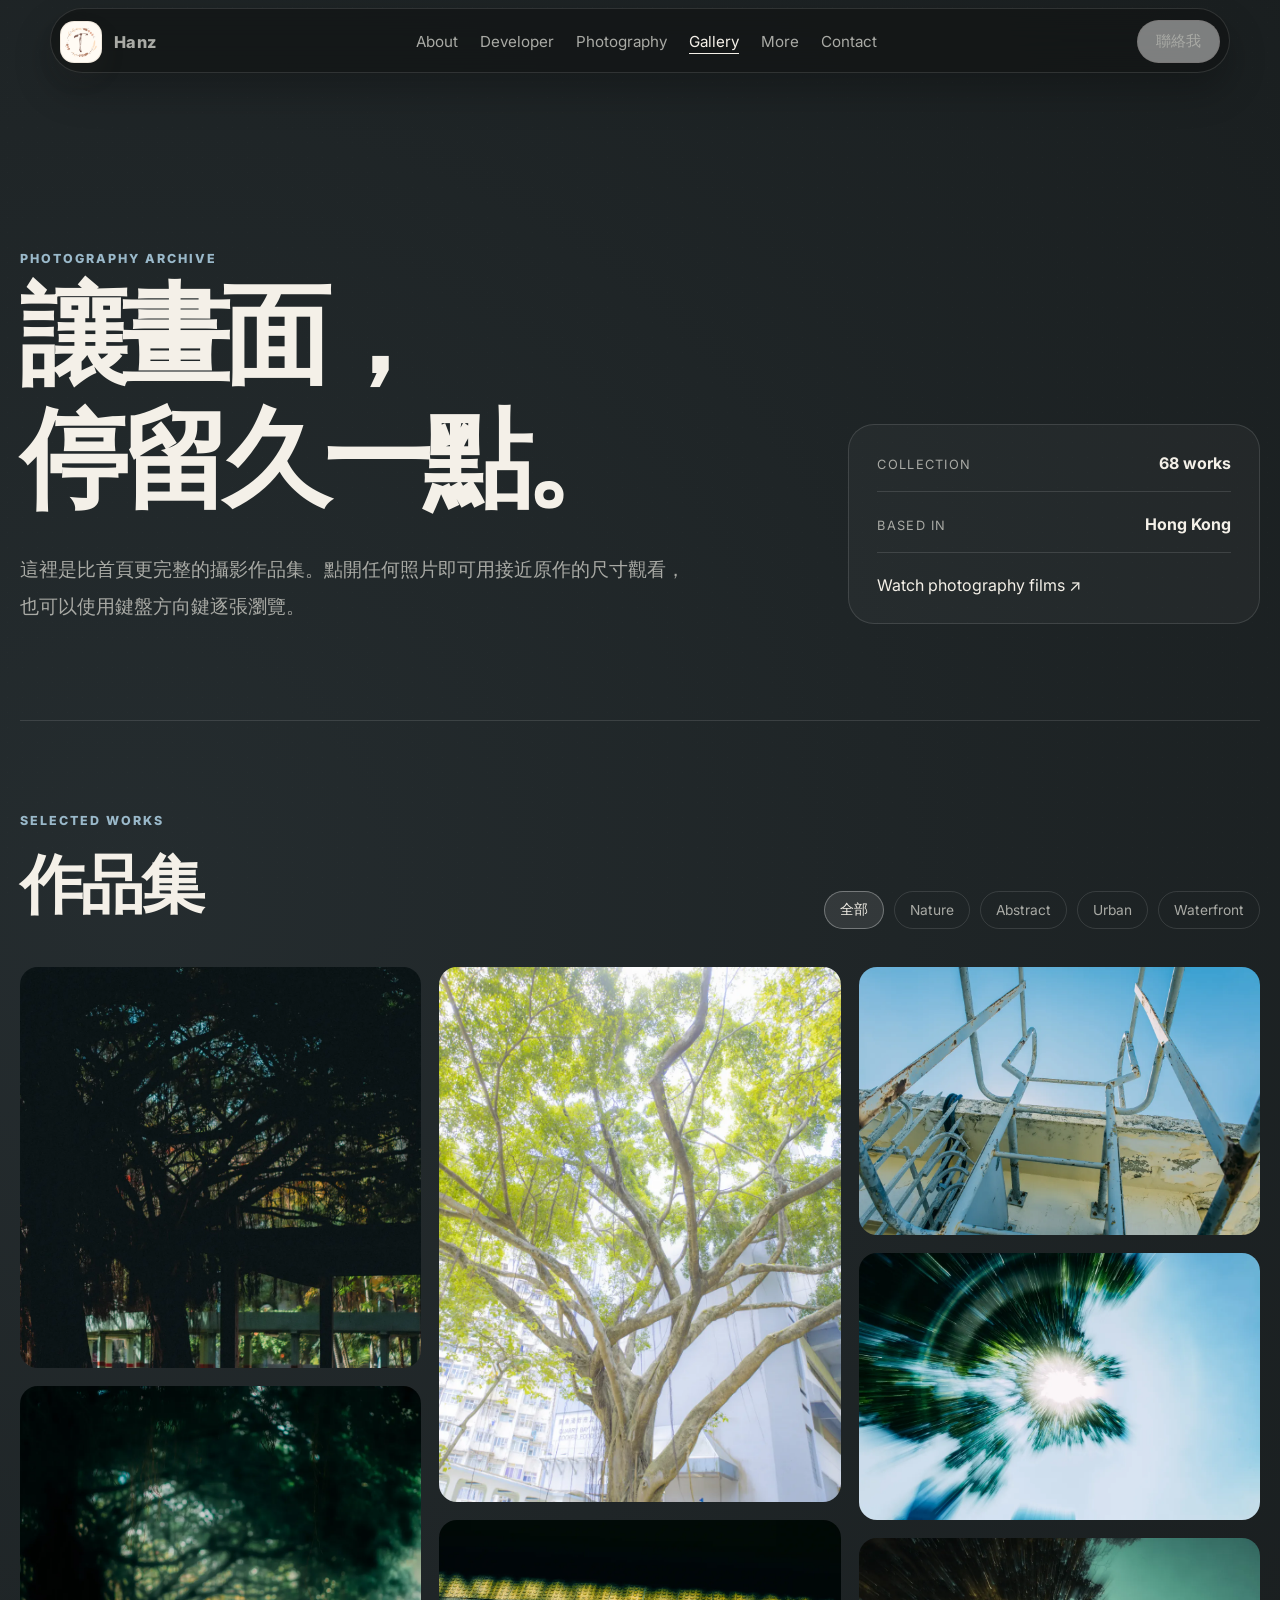
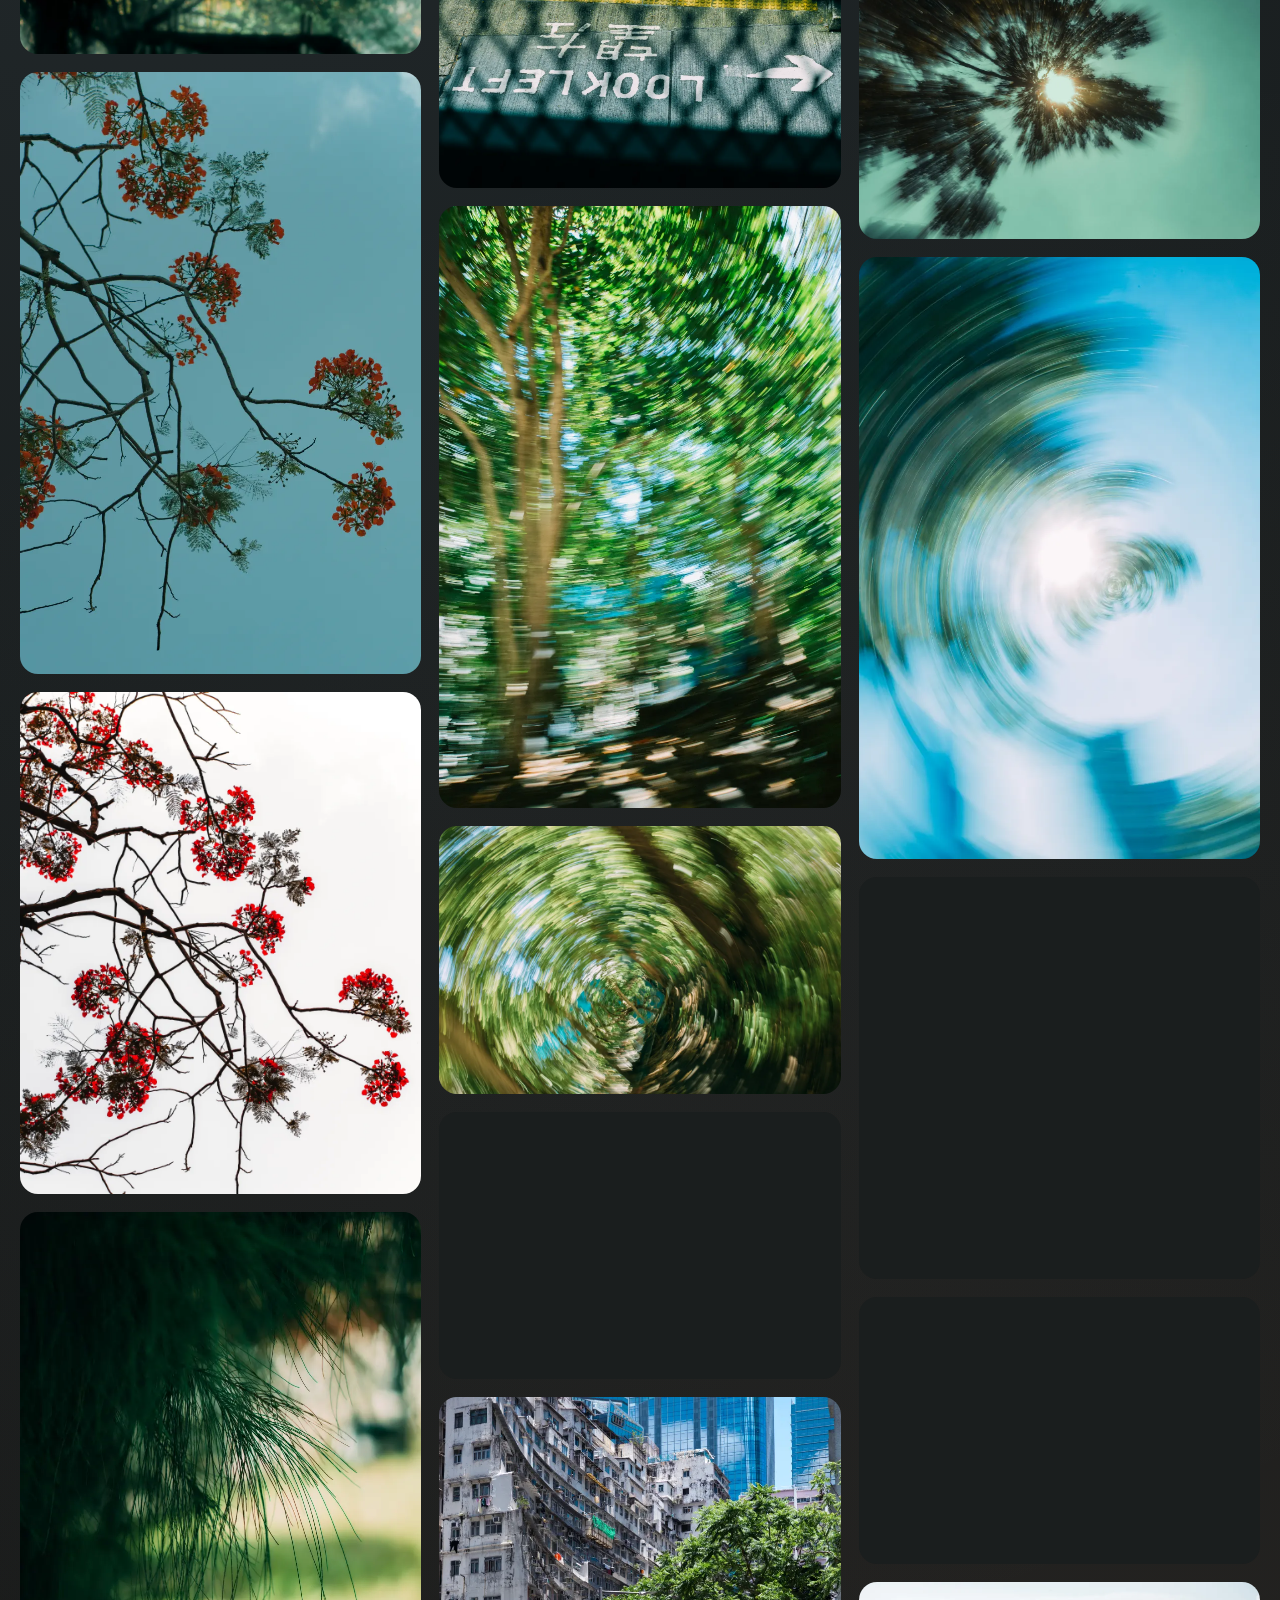
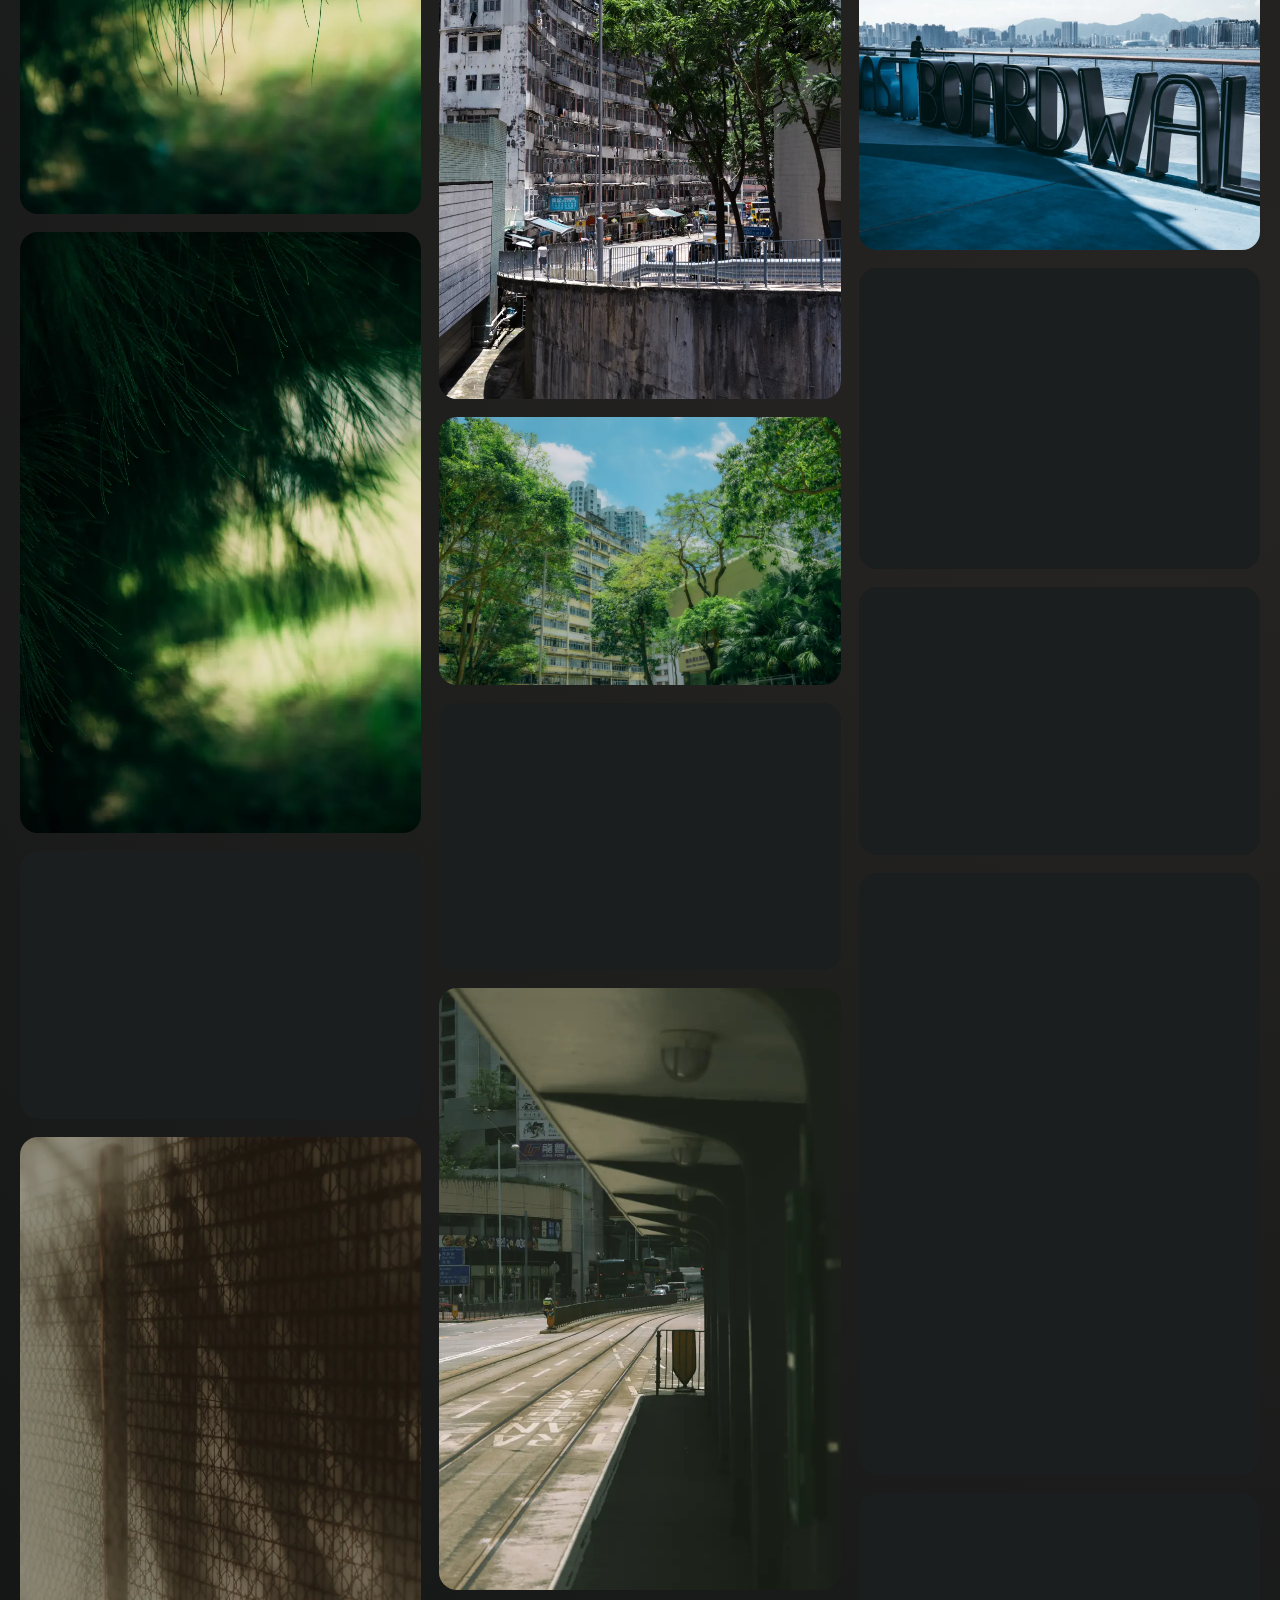
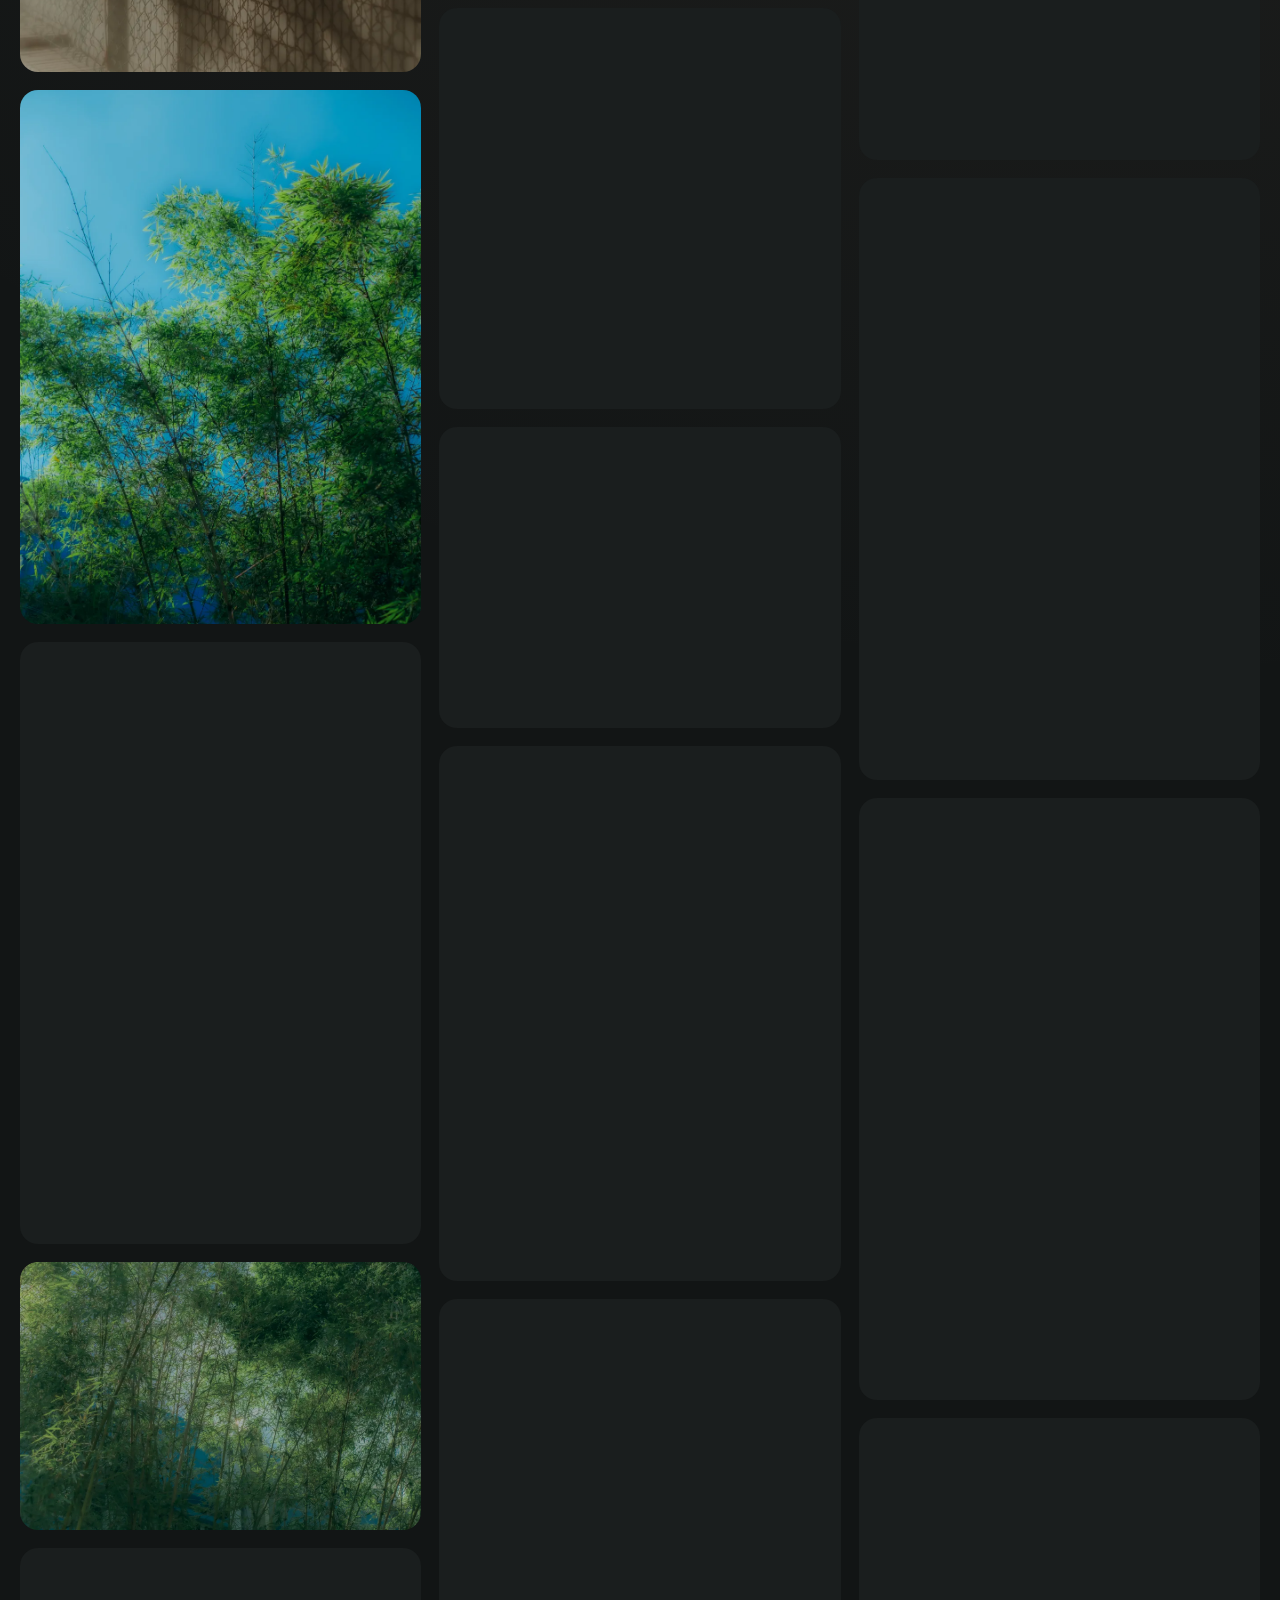
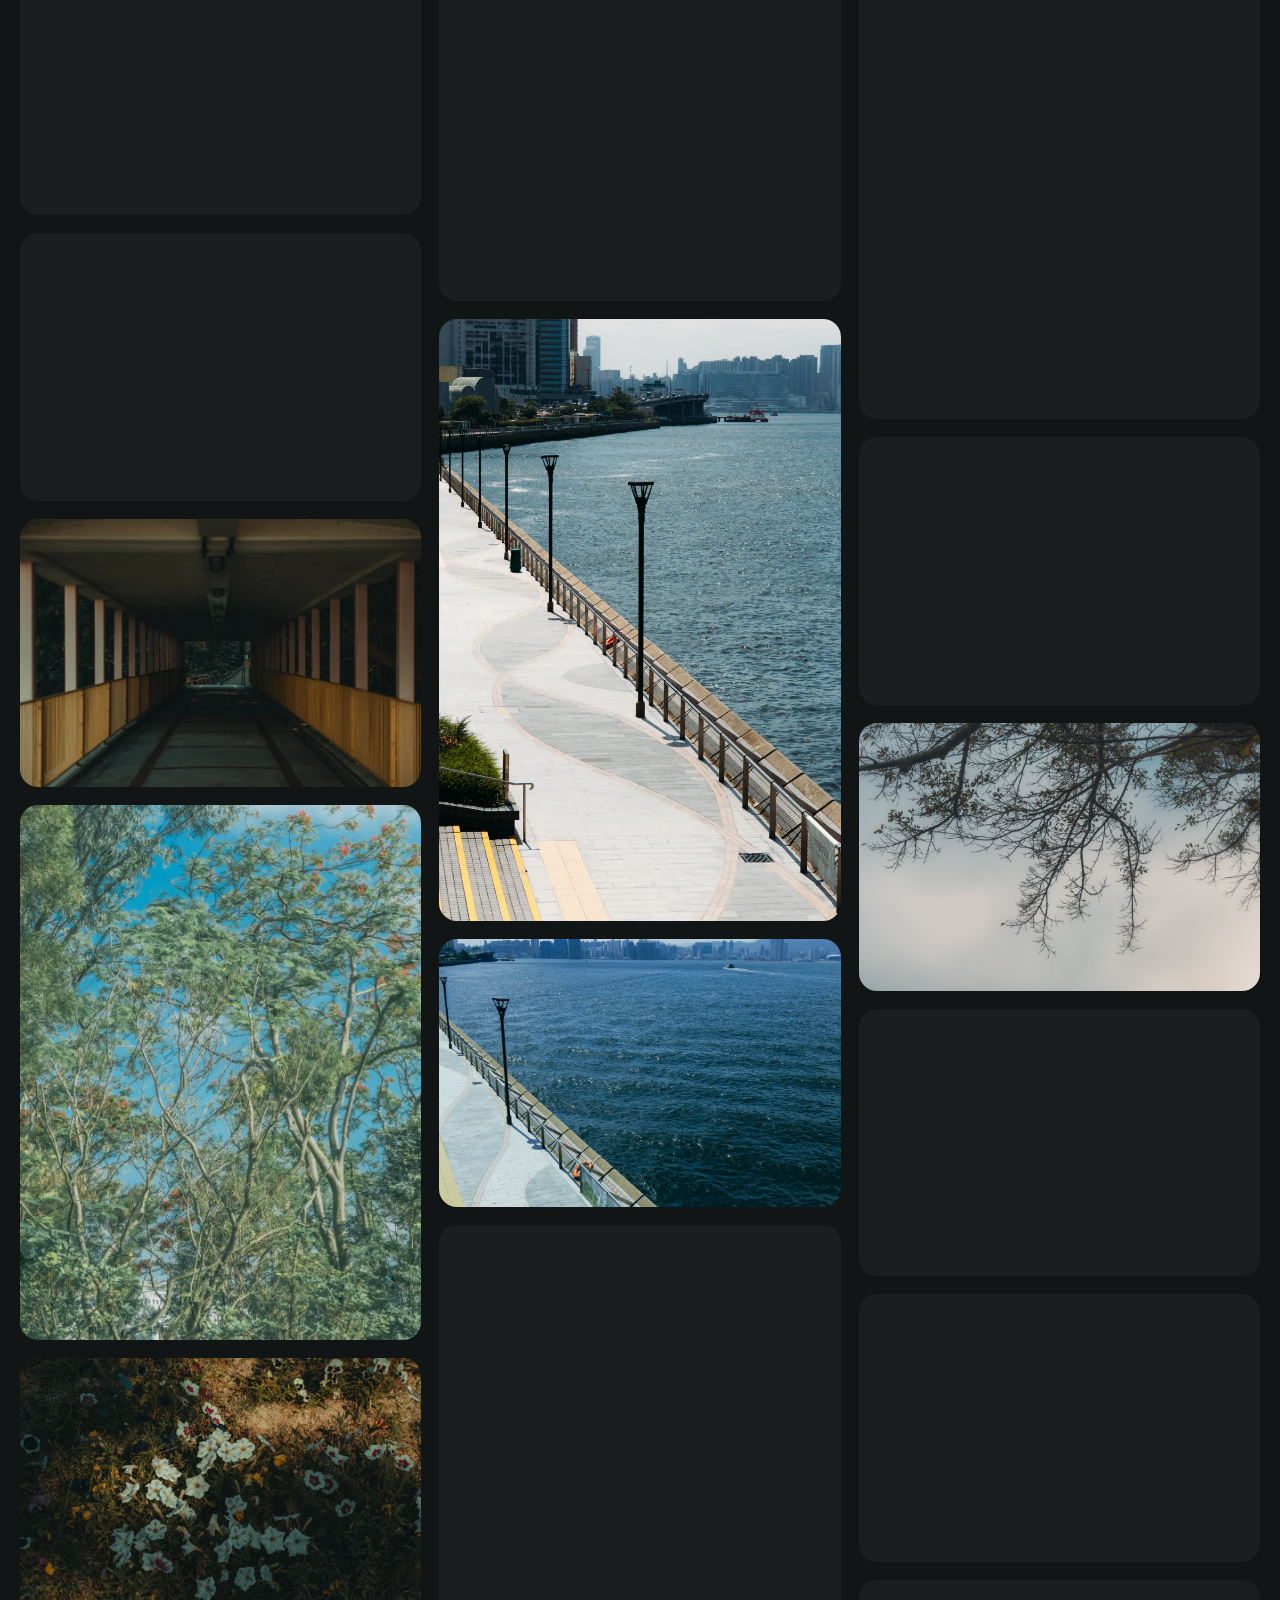
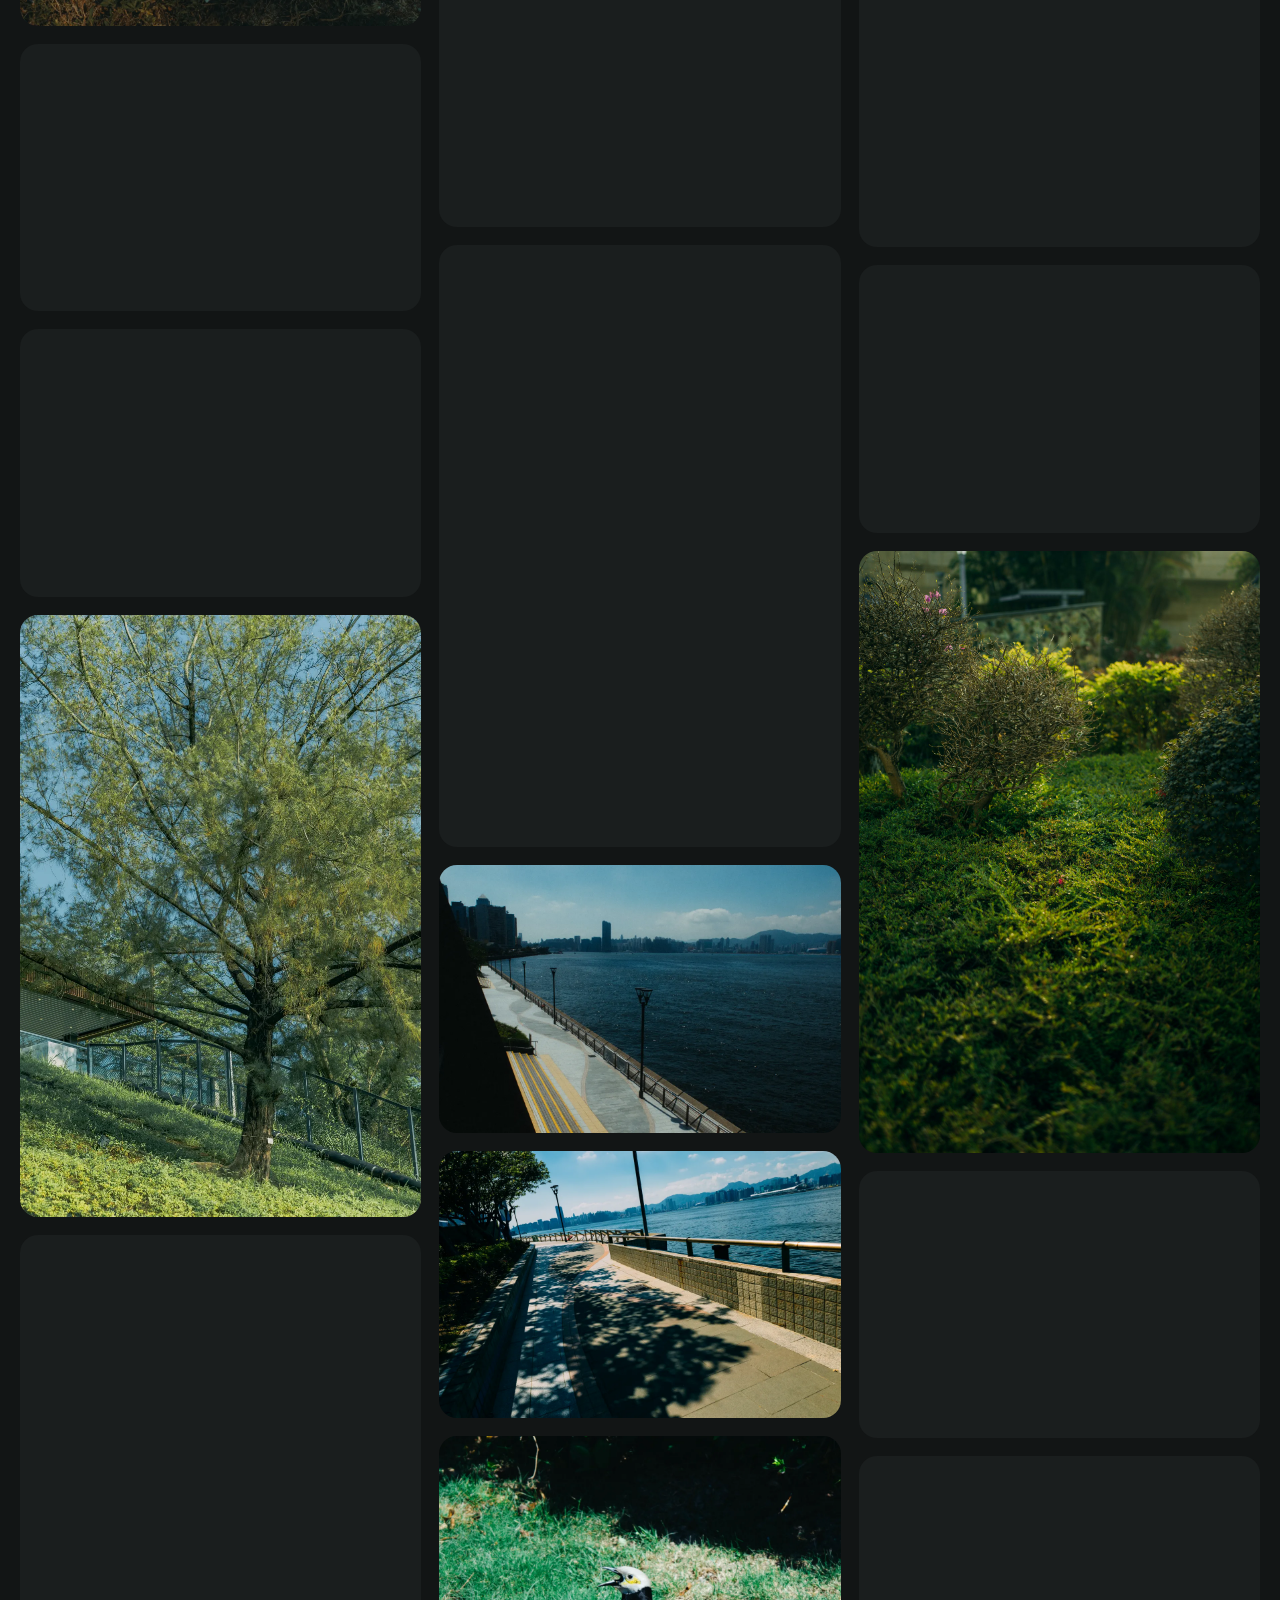
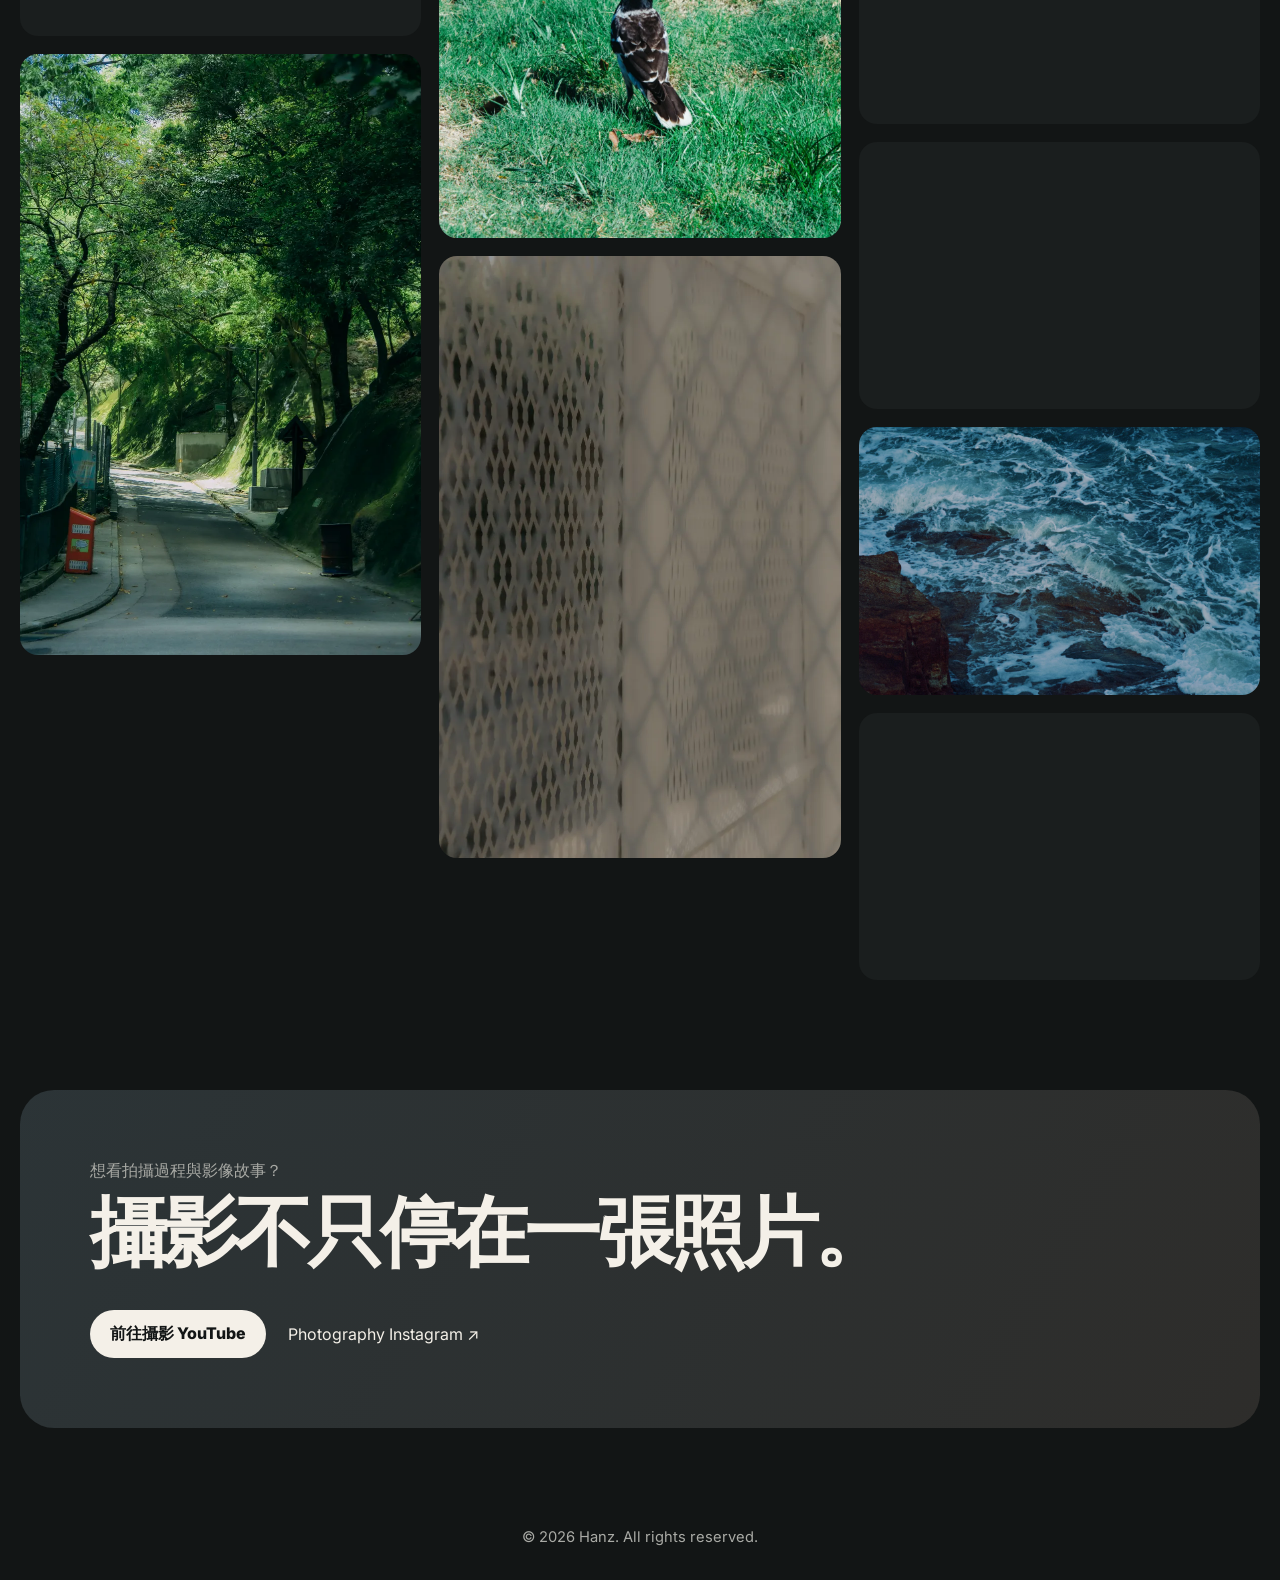
==== commit 7c05df45: "Fix gallery lightbox empty image source" ====
--- a/gallery.html
+++ b/gallery.html
@@ -121,7 +121,7 @@
         <button class="lightbox-nav lightbox-prev" id="lightboxPrev" type="button" aria-label="上一張圖片">←</button>
         <figure>
           <div class="lightbox-image-wrap">
-            <img id="lightboxImage" src="" alt="" />
+            <img id="lightboxImage" alt="" />
             <div class="lightbox-loader" id="lightboxLoader">Loading high resolution…</div>
           </div>
           <figcaption>
